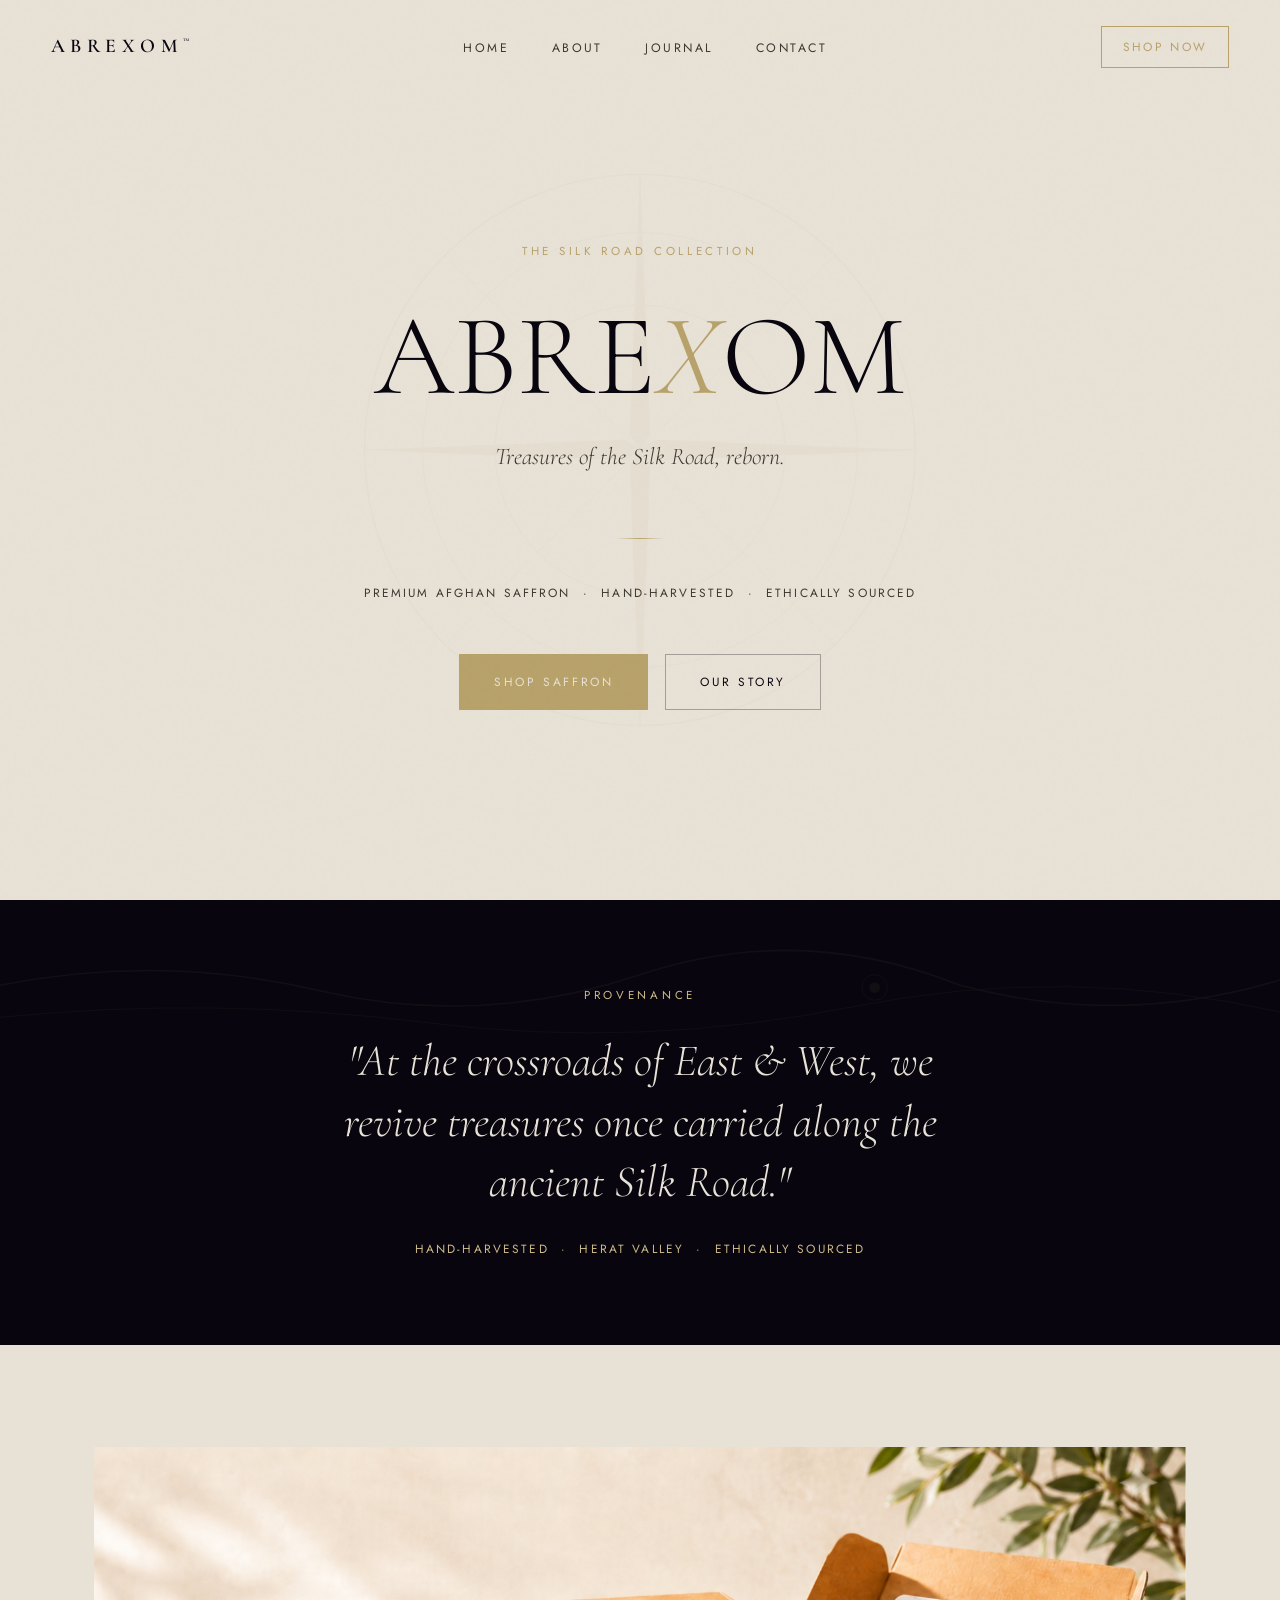
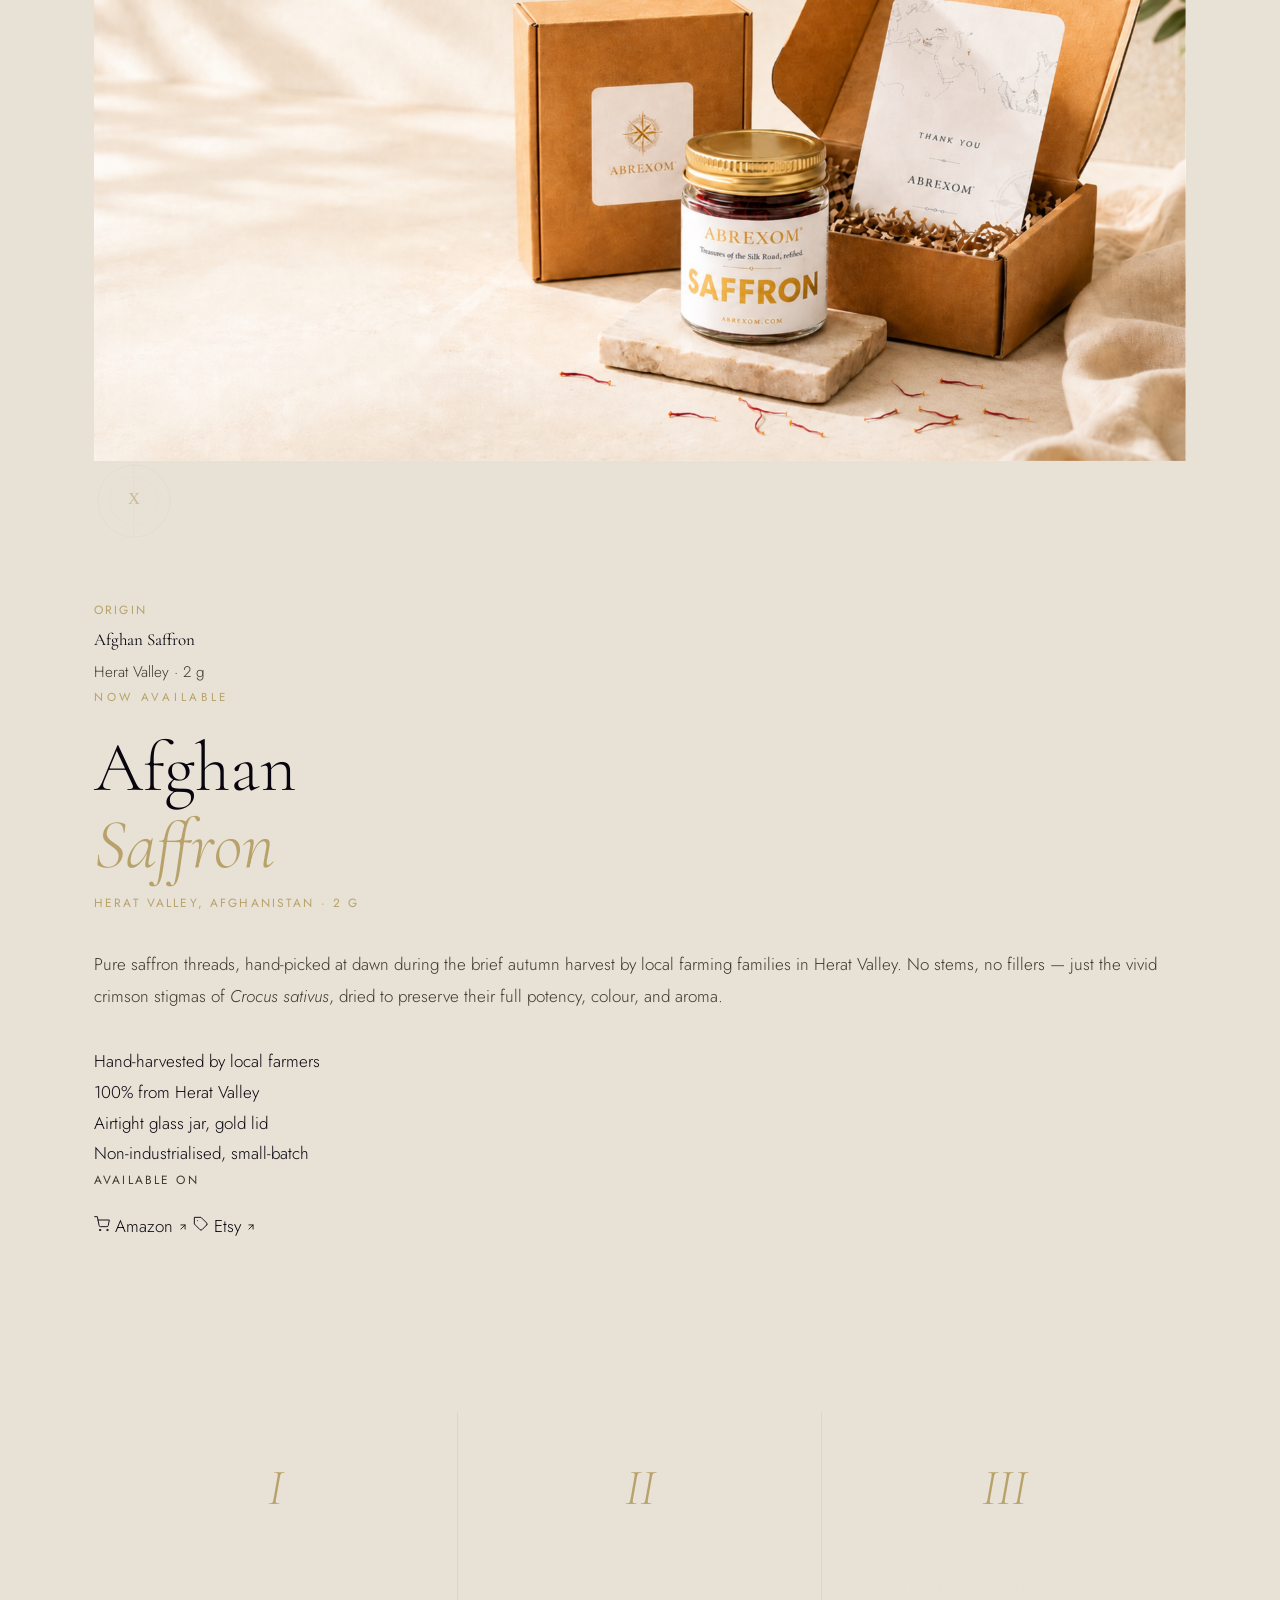
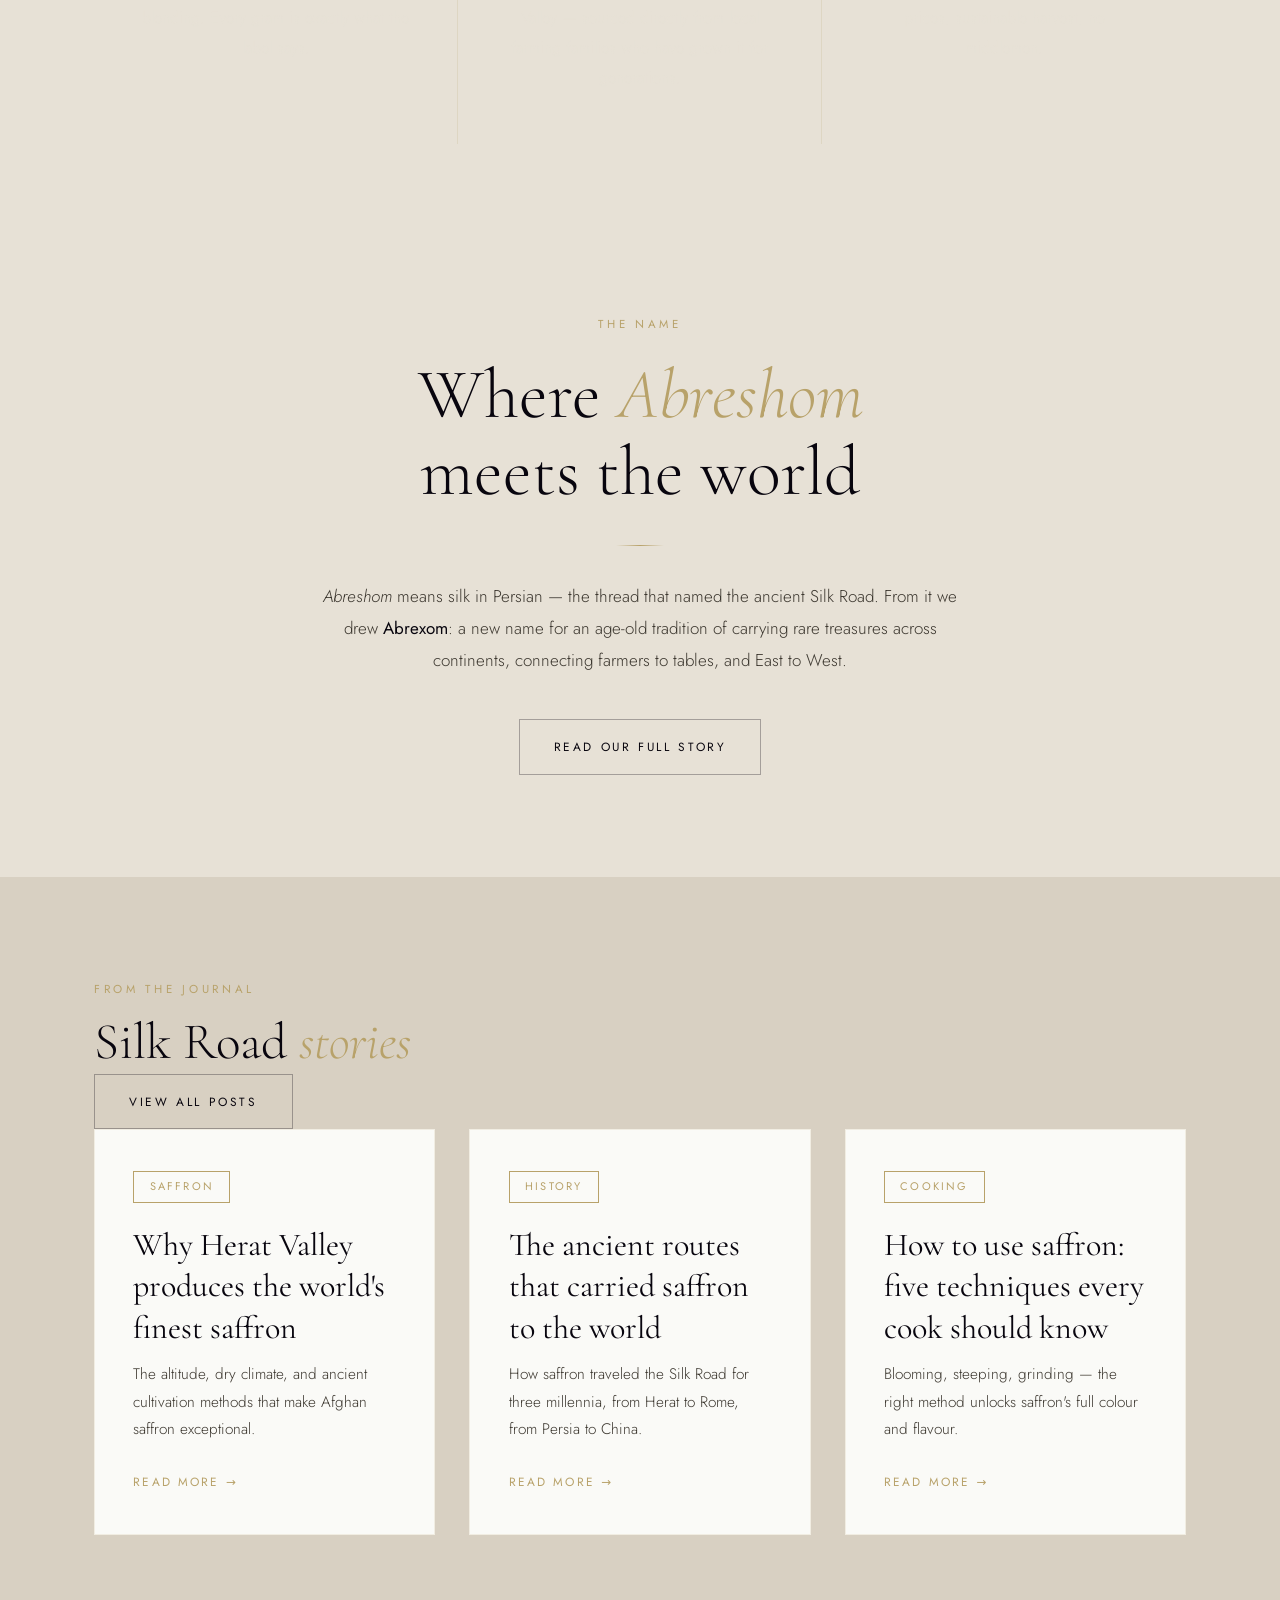
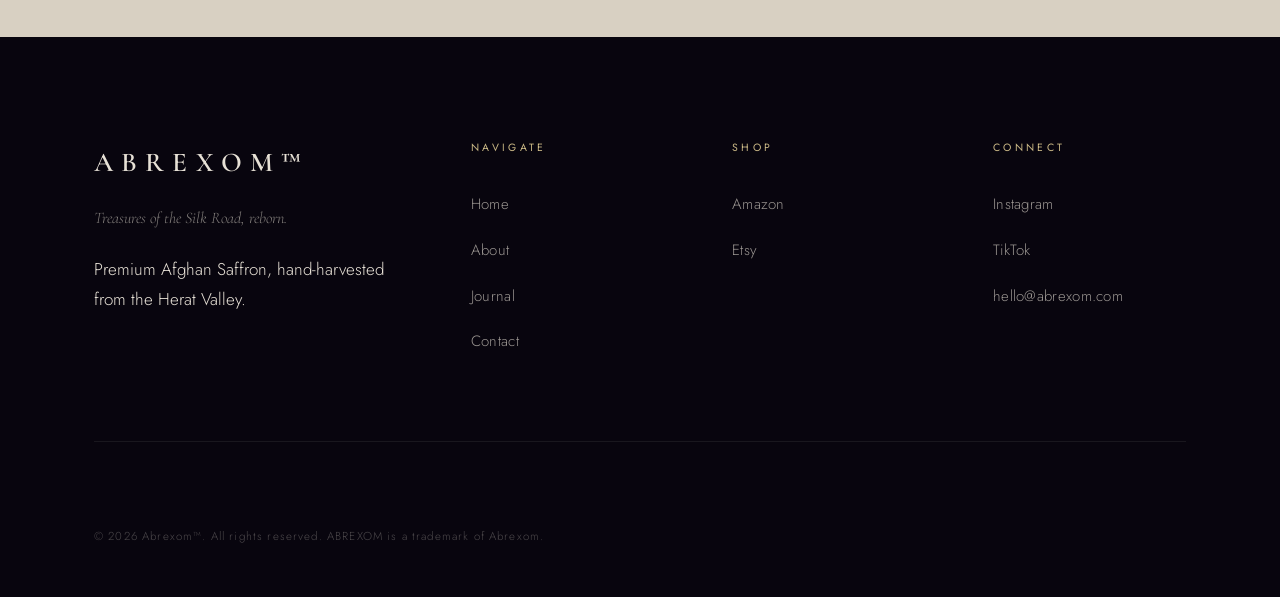
==== index.html @ 6ad47ea6 "Add files via upload" ====
<!DOCTYPE html>
<html lang="en">
<head>
  <meta charset="UTF-8" />
  <meta name="viewport" content="width=device-width, initial-scale=1.0" />
  <!-- Google Analytics 4 -->
  <script async src="https://www.googletagmanager.com/gtag/js?id=G-04LR4LL9JZ"></script>
  <script>
    window.dataLayer = window.dataLayer || [];
    function gtag(){dataLayer.push(arguments);}
    gtag('js', new Date());
    gtag('config', 'G-04LR4LL9JZ');
  </script>
  <title>Abrexom™ — Treasures of the Silk Road, Reborn</title>
  <meta name="description" content="Premium Afghan Saffron, hand-harvested from the Herat Valley. Abrexom revives ancient Silk Road spices for the modern table." />
  <meta name="keywords" content="Afghan saffron, Herat Valley saffron, premium saffron, Silk Road spices, buy saffron online" />
  <link rel="canonical" href="https://www.abrexom.com/" />
  <meta property="og:type" content="website" />
  <meta property="og:url" content="https://www.abrexom.com/" />
  <meta property="og:title" content="Abrexom™ — Treasures of the Silk Road, Reborn" />
  <meta property="og:description" content="Premium Afghan Saffron, hand-harvested from the Herat Valley. Ethically sourced. Exceptionally pure." />
  <meta property="og:image" content="https://www.abrexom.com/assets/images/og-image.jpg" />
  <meta name="twitter:card" content="summary_large_image" />
  <script type="application/ld+json">
  {"@context":"https://schema.org","@type":"Organization","name":"Abrexom","url":"https://www.abrexom.com","description":"Abrexom revives treasures once carried along the ancient Silk Road. Premium Afghan saffron, hand-harvested from the Herat Valley.","sameAs":["https://www.instagram.com/shopabrexom","https://www.tiktok.com/@shopabrexom","https://www.amazon.com/abrexom","https://www.etsy.com/shop/abrexom"]}
  </script>
  <link rel="icon" href="/assets/images/favicon.ico" />
  <link rel="apple-touch-icon" href="/assets/images/apple-touch-icon.png" />
  <link rel="stylesheet" href="/css/global.css?v=8" />
</head>
<body>

<!-- ══ NAV ══════════════════════════════════════════════════ -->
<nav class="nav" id="nav">
  <a href="/index.html" class="nav__logo">Abrexom<sup>™</sup></a>
  <ul class="nav__links">
    <li><a href="/index.html">Home</a></li>
    <li><a href="/pages/about.html">About</a></li>
    <li><a href="/pages/blog.html">Journal</a></li>
    <li><a href="/pages/contact.html">Contact</a></li>
  </ul>
  <a href="#shop" class="nav__shop">Shop Now</a>
  <button class="nav__toggle" id="navToggle" aria-label="Open menu">
    <span></span><span></span><span></span>
  </button>
</nav>

<!-- Mobile drawer -->
<div class="nav__drawer" id="navDrawer">
  <a href="/index.html">Home</a>
  <a href="/pages/about.html">About</a>
  <a href="/pages/blog.html">Journal</a>
  <a href="/pages/contact.html">Contact</a>
  <a href="#shop" style="color:var(--gold)">Shop Now</a>
</div>

<!-- ══ HERO ═════════════════════════════════════════════════ -->
<section class="hero" style="min-height:100vh;display:flex;align-items:center;justify-content:center;text-align:center;padding:8rem 2rem 5rem;position:relative;overflow:hidden;">

  <!-- Compass rose watermark (decorative SVG — kept as bg element) -->
  <svg class="compass-wm" style="left:50%;top:50%;transform:translate(-50%,-50%);" viewBox="0 0 400 400" fill="none" xmlns="http://www.w3.org/2000/svg" aria-hidden="true">
    <circle cx="200" cy="200" r="190" stroke="#B8A26A" stroke-width="0.8"/>
    <circle cx="200" cy="200" r="150" stroke="#B8A26A" stroke-width="0.5"/>
    <circle cx="200" cy="200" r="100" stroke="#B8A26A" stroke-width="0.5"/>
    <line x1="200" y1="10" x2="200" y2="390" stroke="#B8A26A" stroke-width="0.5"/>
    <line x1="10" y1="200" x2="390" y2="200" stroke="#B8A26A" stroke-width="0.5"/>
    <line x1="65" y1="65" x2="335" y2="335" stroke="#B8A26A" stroke-width="0.5"/>
    <line x1="335" y1="65" x2="65" y2="335" stroke="#B8A26A" stroke-width="0.5"/>
    <polygon points="200,10 207,190 200,200 193,190" fill="#B8A26A"/>
    <polygon points="200,390 207,210 200,200 193,210" fill="#B8A26A"/>
    <polygon points="10,200 190,193 200,200 190,207" fill="#B8A26A"/>
    <polygon points="390,200 210,193 200,200 210,207" fill="#B8A26A"/>
  </svg>

  <div style="position:relative;z-index:1;max-width:900px;margin:0 auto;">
    <p class="t-eyebrow" style="margin-bottom:2.5rem;opacity:0;animation:fadeUp 0.9s 0.1s forwards;">
      The Silk Road Collection
    </p>
    <h1 class="t-display" style="margin-bottom:1.5rem;opacity:0;animation:fadeUp 0.9s 0.3s forwards;">
      ABRE<em>X</em>OM
    </h1>
    <p style="font-family:var(--ff-serif);font-size:clamp(1rem,2.5vw,1.4rem);font-style:italic;font-weight:300;color:var(--ink-soft);margin-bottom:3.5rem;opacity:0;animation:fadeUp 0.9s 0.5s forwards;">
      Treasures of the Silk Road, reborn.
    </p>
    <div class="divider" style="opacity:0;animation:fadeIn 1s 0.7s forwards;"></div>
    <p class="t-caption" style="margin-top:2.5rem;opacity:0;animation:fadeUp 0.9s 0.9s forwards;">
      Premium Afghan Saffron &nbsp;·&nbsp; Hand-harvested &nbsp;·&nbsp; Ethically sourced
    </p>
    <div class="hero-btns" style="margin-top:3rem;display:flex;gap:1rem;justify-content:center;flex-wrap:wrap;opacity:0;animation:fadeUp 0.9s 1.1s forwards;">
      <a href="#shop" class="btn btn--gold">Shop Saffron</a>
      <a href="/pages/about.html" class="btn btn--outline">Our Story</a>
    </div>
  </div>
</section>

<!-- ══ PROVENANCE STRIP ══════════════════════════════════════ -->
<div class="strip-dark" id="provenance">
  <!-- Decorative Silk Road path SVG -->
  <svg class="silk-road-bg" viewBox="0 0 1200 200" fill="none" aria-hidden="true">
    <path d="M0,80 Q150,50 300,85 Q450,120 600,70 Q750,20 900,80 Q1050,120 1200,75" stroke="#B8A26A" stroke-width="1.5" fill="none"/>
    <path d="M0,110 Q200,90 400,115 Q600,140 800,100 Q1000,60 1200,105" stroke="#B8A26A" stroke-width="0.8" fill="none"/>
    <circle cx="820" cy="82" r="5" fill="#B8A26A"/>
    <circle cx="820" cy="82" r="12" stroke="#B8A26A" stroke-width="0.8" fill="none"/>
  </svg>
  <div class="container" style="position:relative;z-index:1;text-align:center;">
    <span class="t-eyebrow reveal" style="color:var(--gold-light);">Provenance</span>
    <blockquote class="reveal reveal-delay-1" style="font-family:var(--ff-serif);font-size:clamp(1.4rem,3.5vw,2.8rem);font-weight:300;font-style:italic;line-height:1.35;max-width:680px;margin:1.5rem auto;color:var(--stone);">
      "At the crossroads of East &amp; West, we revive treasures once carried along the ancient Silk Road."
    </blockquote>
    <p class="t-caption reveal reveal-delay-2" style="color:var(--gold-light);margin-top:1.5rem;">
      Hand-harvested &nbsp;·&nbsp; Herat Valley &nbsp;·&nbsp; Ethically sourced
    </p>
  </div>
</div>

<!-- ══ PRODUCT ═══════════════════════════════════════════════ -->
<section class="section" id="shop">
  <div class="container">
    <div class="product-grid">

      <!-- Product image — replace SVG placeholder with real photo -->
      <div class="product-visual reveal">
        <!--
          IMAGE PLACEHOLDER
          Add hero-jar.jpg to: assets/images/hero-jar.jpg
          Recommended size: 900 x 900px (square), JPG
          This block will show the image once the file is added.
        -->
        <img
          src="/assets/images/hero-jar.jpg"
          alt="Abrexom Afghan Saffron — 2g glass jar, hand-harvested from the Herat Valley"
          class="product-img"
          onerror="this.style.display='none';this.nextElementSibling.style.display='flex';"
        />
        <!-- Fallback shown only if image file is missing -->
        <div class="product-img-fallback">
          <svg width="80" height="80" viewBox="0 0 400 400" fill="none" aria-hidden="true">
            <circle cx="200" cy="200" r="180" stroke="#B8A26A" stroke-width="1" opacity="0.4"/>
            <circle cx="200" cy="200" r="120" stroke="#B8A26A" stroke-width="0.6" opacity="0.3"/>
            <line x1="200" y1="20" x2="200" y2="380" stroke="#B8A26A" stroke-width="0.6" opacity="0.3"/>
            <line x1="20" y1="200" x2="380" y2="200" stroke="#B8A26A" stroke-width="0.6" opacity="0.3"/>
            <text x="200" y="215" font-family="Georgia, serif" font-size="80" font-weight="300" fill="#B8A26A" text-anchor="middle" opacity="0.6">X</text>
          </svg>
          <p style="font-family:var(--ff-serif);font-size:0.75rem;letter-spacing:0.4em;text-transform:uppercase;color:var(--stone);opacity:0.5;margin-top:1.5rem;">Abrexom</p>
        </div>
        <!-- Origin tag -->
        <div class="product-tag">
          <p class="t-caption" style="color:var(--gold);margin-bottom:0.3rem;">Origin</p>
          <p style="font-family:var(--ff-serif);font-size:1rem;font-weight:400;color:var(--ink);">Afghan Saffron</p>
          <p class="t-small" style="margin-top:0.2rem;">Herat Valley · 2 g</p>
        </div>
      </div>

      <!-- Product info -->
      <div class="reveal reveal-delay-2">
        <span class="t-eyebrow">Now Available</span>
        <h2 class="t-h1" style="margin:1.25rem 0 0.5rem;">Afghan<br><em>Saffron</em></h2>
        <p class="t-caption" style="color:var(--gold);margin-bottom:2rem;">Herat Valley, Afghanistan · 2 g</p>
        <p class="t-body" style="margin-bottom:2rem;">Pure saffron threads, hand-picked at dawn during the brief autumn harvest by local farming families in Herat Valley. No stems, no fillers — just the vivid crimson stigmas of <em>Crocus sativus</em>, dried to preserve their full potency, colour, and aroma.</p>

        <ul class="product-attrs">
          <li>Hand-harvested by local farmers</li>
          <li>100% from Herat Valley</li>
          <li>Airtight glass jar, gold lid</li>
          <li>Non-industrialised, small-batch</li>
        </ul>

        <!-- Shop buttons -->
        <p class="t-caption" style="margin-bottom:1.25rem;">Available on</p>
        <div class="shop-btns">
          <a href="https://www.amazon.com/s?k=abrexom+saffron" target="_blank" rel="noopener noreferrer" class="shop-btn">
            <svg width="16" height="16" viewBox="0 0 24 24" fill="none" stroke="currentColor" stroke-width="1.4" stroke-linecap="round" stroke-linejoin="round" aria-hidden="true"><circle cx="9" cy="21" r="1"/><circle cx="20" cy="21" r="1"/><path d="M1 1h4l2.68 13.39a2 2 0 001.98 1.61h9.72a2 2 0 001.98-1.61L23 6H6"/></svg>
            <span>Amazon</span>
            <svg width="10" height="10" viewBox="0 0 24 24" fill="none" stroke="currentColor" stroke-width="2" stroke-linecap="round" stroke-linejoin="round" aria-hidden="true"><path d="M7 17L17 7M7 7h10v10"/></svg>
          </a>
          <a href="https://www.etsy.com/shop/abrexom" target="_blank" rel="noopener noreferrer" class="shop-btn">
            <svg width="16" height="16" viewBox="0 0 24 24" fill="none" stroke="currentColor" stroke-width="1.4" stroke-linecap="round" stroke-linejoin="round" aria-hidden="true"><path d="M20.59 13.41l-7.17 7.17a2 2 0 01-2.83 0L2 12V2h10l8.59 8.59a2 2 0 010 2.82z"/><line x1="7" y1="7" x2="7.01" y2="7"/></svg>
            <span>Etsy</span>
            <svg width="10" height="10" viewBox="0 0 24 24" fill="none" stroke="currentColor" stroke-width="2" stroke-linecap="round" stroke-linejoin="round" aria-hidden="true"><path d="M7 17L17 7M7 7h10v10"/></svg>
          </a>
        </div>
      </div>
    </div>
  </div>
</section>

<!-- ══ VALUES ════════════════════════════════════════════════ -->
<section class="values-section">
  <div class="container">
    <div class="values-boxes">
      <div class="value-box reveal">
        <span class="value-box__num">I</span>
        <p class="value-box__title">Purity</p>
        <p class="value-box__text">Only stigmas. No stems, no dye, no blending. Every gram is exactly what the label says.</p>
      </div>
      <div class="value-box reveal reveal-delay-2">
        <span class="value-box__num">II</span>
        <p class="value-box__title">Provenance</p>
        <p class="value-box__text">Every jar contains saffron from the Herat Valley — sourced directly from local farming families who have grown it for generations.</p>
      </div>
      <div class="value-box reveal reveal-delay-3">
        <span class="value-box__num">III</span>
        <p class="value-box__title">Ethics</p>
        <p class="value-box__text">Direct from farming families in Herat. Fair prices, sustainable harvest, no middlemen.</p>
      </div>
    </div>
  </div>
</section>

<!-- ══ STORY TEASER ══════════════════════════════════════════ -->
<section class="section" style="text-align:center;">
  <div class="container container--narrow">
    <span class="t-eyebrow reveal">The Name</span>
    <h2 class="t-h1 reveal reveal-delay-1" style="margin:1.25rem 0;">
      Where <em>Abreshom</em><br>meets the world
    </h2>
    <span class="divider reveal reveal-delay-2"></span>
    <p class="t-body reveal reveal-delay-3" style="margin-top:2rem;">
      <em>Abreshom</em> means silk in Persian — the thread that named the ancient Silk Road. From it we drew <strong style="color:var(--ink);font-weight:400;">Abrexom</strong>: a new name for an age-old tradition of carrying rare treasures across continents, connecting farmers to tables, and East to West.
    </p>
    <div style="margin-top:2.5rem;" class="reveal reveal-delay-4">
      <a href="/pages/about.html" class="btn btn--outline">Read Our Full Story</a>
    </div>
  </div>
</section>

<!-- ══ JOURNAL TEASER ════════════════════════════════════════ -->
<section class="section" style="background:var(--stone-d);">
  <div class="container">
    <div class="journal-header">
      <div>
        <span class="t-eyebrow reveal">From the Journal</span>
        <h2 class="t-h2 reveal reveal-delay-1" style="margin-top:0.75rem;">Silk Road <em>stories</em></h2>
      </div>
      <a href="/pages/blog.html" class="btn btn--outline reveal">View all posts</a>
    </div>
    <div class="grid-3">
      <article class="card reveal">
        <span class="badge" style="margin-bottom:1.25rem;">Saffron</span>
        <h3 class="t-h3" style="margin-bottom:0.75rem;">Why Herat Valley produces the world's finest saffron</h3>
        <p class="t-small" style="margin-bottom:1.25rem;">The altitude, dry climate, and ancient cultivation methods that make Afghan saffron exceptional.</p>
        <a href="/pages/blog.html#post-1" class="t-caption" style="color:var(--gold);">Read more →</a>
      </article>
      <article class="card reveal reveal-delay-2">
        <span class="badge" style="margin-bottom:1.25rem;">History</span>
        <h3 class="t-h3" style="margin-bottom:0.75rem;">The ancient routes that carried saffron to the world</h3>
        <p class="t-small" style="margin-bottom:1.25rem;">How saffron traveled the Silk Road for three millennia, from Herat to Rome, from Persia to China.</p>
        <a href="/pages/blog.html#post-2" class="t-caption" style="color:var(--gold);">Read more →</a>
      </article>
      <article class="card reveal reveal-delay-3">
        <span class="badge" style="margin-bottom:1.25rem;">Cooking</span>
        <h3 class="t-h3" style="margin-bottom:0.75rem;">How to use saffron: five techniques every cook should know</h3>
        <p class="t-small" style="margin-bottom:1.25rem;">Blooming, steeping, grinding — the right method unlocks saffron's full colour and flavour.</p>
        <a href="/pages/blog.html#post-3" class="t-caption" style="color:var(--gold);">Read more →</a>
      </article>
    </div>
  </div>
</section>

<!-- ══ FOOTER ════════════════════════════════════════════════ -->
<footer class="footer">
  <div class="container">
    <div class="footer__grid">
      <div>
        <p class="footer__brand-name">Abrexom™</p>
        <p class="footer__brand-tag">Treasures of the Silk Road, reborn.</p>
        <p class="footer__brand-sub">Premium Afghan Saffron, hand-harvested from the Herat Valley.</p>
      </div>
      <div>
        <p class="footer__col-title">Navigate</p>
        <ul class="footer__col-links">
          <li><a href="/index.html">Home</a></li>
          <li><a href="/pages/about.html">About</a></li>
          <li><a href="/pages/blog.html">Journal</a></li>
          <li><a href="/pages/contact.html">Contact</a></li>
        </ul>
      </div>
      <div>
        <p class="footer__col-title">Shop</p>
        <ul class="footer__col-links">
          <li><a href="https://www.amazon.com/s?k=abrexom+saffron" target="_blank" rel="noopener noreferrer">Amazon</a></li>
          <li><a href="https://www.etsy.com/shop/abrexom" target="_blank" rel="noopener noreferrer">Etsy</a></li>
        </ul>
      </div>
      <div>
        <p class="footer__col-title">Connect</p>
        <ul class="footer__col-links">
          <li><a href="https://instagram.com/shopabrexom" target="_blank" rel="noopener noreferrer">Instagram</a></li>
          <li><a href="https://tiktok.com/@shopabrexom" target="_blank" rel="noopener noreferrer">TikTok</a></li>
          <li><a href="mailto:hello@abrexom.com">hello@abrexom.com</a></li>
        </ul>
      </div>
    </div>
    <div class="footer__bottom">
      <p class="footer__legal">&copy; <span class="footer-year"></span> Abrexom™. All rights reserved. ABREXOM is a trademark of Abrexom.</p>
    </div>
  </div>
</footer>

<script src="/js/main.js" defer></script>
</body>
</html>
---- css/global.css ----
/* ============================================================
   ABREXOM — global.css  v5
   ============================================================ */

@import url('https://fonts.googleapis.com/css2?family=Cormorant+Garamond:ital,wght@0,300;0,400;0,600;1,300;1,400;1,600&family=Jost:wght@200;300;400;500&display=swap');

/* ── Tokens ─────────────────────────────────────────────────── */
:root {
  --ink:        #08050E;
  --ink-mid:    #2C2720;
  --ink-soft:   #3D3830;
  --stone:      #E7E1D6;
  --stone-d:    #D8D0C2;
  --stone-dd:   #C8BFB0;
  --kraft:      #C8B59C;
  --gold:       #B8A26A;
  --gold-light: #CEBC88;
  --white:      #FAFAF7;
  --ff-serif:   'Cormorant Garamond', Georgia, serif;
  --ff-sans:    'Jost', system-ui, sans-serif;
  --ease:       cubic-bezier(0.4,0,0.2,1);
}

/* ── Reset ──────────────────────────────────────────────────── */
*,*::before,*::after { box-sizing:border-box; margin:0; padding:0; }
html { scroll-behavior:smooth; font-size:17px; }
body {
  background:var(--stone);
  color:var(--ink);
  font-family:var(--ff-sans);
  font-weight:300;
  line-height:1.8;
  overflow-x:hidden;
  -webkit-font-smoothing:antialiased;
}
img { display:block; max-width:100%; }
a { color:inherit; text-decoration:none; }
ul,ol { list-style:none; }
button { cursor:pointer; border:none; background:none; font:inherit; }

/* Grain texture */
body::before {
  content:'';
  position:fixed;
  inset:0;
  pointer-events:none;
  z-index:9998;
  opacity:0.3;
  background-image:url("data:image/svg+xml,%3Csvg viewBox='0 0 200 200' xmlns='http://www.w3.org/2000/svg'%3E%3Cfilter id='n'%3E%3CfeTurbulence type='fractalNoise' baseFrequency='0.85' numOctaves='4' stitchTiles='stitch'/%3E%3C/filter%3E%3Crect width='100%25' height='100%25' filter='url(%23n)' opacity='0.04'/%3E%3C/svg%3E");
}

/* ── Typography ─────────────────────────────────────────────── */
.t-eyebrow {
  font-family:var(--ff-sans);
  font-size:0.68rem;
  font-weight:400;
  letter-spacing:0.32em;
  text-transform:uppercase;
  color:var(--gold);
  display:block;
}
.t-display {
  font-family:var(--ff-serif);
  font-size:clamp(3.5rem,9vw,8rem);
  font-weight:300;
  line-height:0.92;
}
.t-display em { font-style:italic; color:var(--gold); }
.t-h1 { font-family:var(--ff-serif); font-size:clamp(2.4rem,5.5vw,4.5rem); font-weight:300; line-height:1.1; }
.t-h1 em { font-style:italic; color:var(--gold); }
.t-h2 { font-family:var(--ff-serif); font-size:clamp(1.9rem,4vw,3.25rem); font-weight:300; line-height:1.2; }
.t-h2 em { font-style:italic; color:var(--gold); }
.t-h3 { font-family:var(--ff-serif); font-size:clamp(1.4rem,2.5vw,2rem); font-weight:400; line-height:1.3; }
.t-body { font-size:1rem; font-weight:300; line-height:1.9; color:var(--ink-soft); }
.t-small { font-size:0.9rem; font-weight:300; color:var(--ink-soft); }
.t-caption { font-size:0.7rem; font-weight:400; letter-spacing:0.18em; text-transform:uppercase; color:var(--ink-soft); }

/* ── Layout ─────────────────────────────────────────────────── */
.container { width:100%; max-width:1160px; margin:0 auto; padding:0 2rem; }
.container--narrow { max-width:740px; }
.section { padding:6rem 0; }
.section--sm { padding:4rem 0; }
.grid-2 { display:grid; grid-template-columns:1fr 1fr; gap:4rem; align-items:center; }
.grid-3 { display:grid; grid-template-columns:repeat(3,1fr); gap:2rem; }

/* ── Utilities ──────────────────────────────────────────────── */
.divider {
  display:block; width:48px; height:1px;
  background:linear-gradient(to right,transparent,var(--gold),transparent);
  margin:2rem auto;
}
.divider--left { margin-left:0; }
.badge {
  display:inline-block;
  padding:0.3rem 0.9rem;
  font-size:0.65rem;
  font-weight:400;
  letter-spacing:0.2em;
  text-transform:uppercase;
  border:0.5px solid var(--gold);
  color:var(--gold);
}

/* ── Buttons ────────────────────────────────────────────────── */
.btn {
  display:inline-flex;
  align-items:center;
  gap:0.75rem;
  padding:0.95rem 2rem;
  font-family:var(--ff-sans);
  font-size:0.7rem;
  font-weight:400;
  letter-spacing:0.22em;
  text-transform:uppercase;
  transition:background 0.25s, color 0.25s, border-color 0.25s;
}
.btn--gold { background:var(--gold); color:var(--stone); border:1px solid var(--gold); }
.btn--gold:hover { background:var(--ink); border-color:var(--ink); }
.btn--outline { background:transparent; color:var(--ink); border:1px solid rgba(8,5,14,0.3); }
.btn--outline:hover { border-color:var(--gold); color:var(--gold); }
.btn--ghost { background:transparent; color:var(--stone); border:1px solid rgba(231,225,214,0.3); }
.btn--ghost:hover { border-color:var(--stone); }

/* ── Cards ──────────────────────────────────────────────────── */
.card {
  background:var(--white);
  border:0.5px solid rgba(184,162,106,0.15);
  padding:2.25rem;
  transition:border-color 0.3s, transform 0.3s;
}
.card:hover { border-color:rgba(184,162,106,0.4); transform:translateY(-3px); }

/* ── Forms ──────────────────────────────────────────────────── */
.form-group { display:flex; flex-direction:column; gap:0.5rem; }
.form-label { font-size:0.7rem; font-weight:400; letter-spacing:0.18em; text-transform:uppercase; color:var(--ink-mid); }
.form-input,.form-textarea,.form-select {
  width:100%;
  padding:0.9rem 1rem;
  background:transparent;
  border:0.5px solid rgba(8,5,14,0.22);
  font-family:var(--ff-sans);
  font-size:0.95rem;
  font-weight:300;
  color:var(--ink);
  outline:none;
  appearance:none;
  transition:border-color 0.2s;
}
.form-input:focus,.form-textarea:focus { border-color:var(--gold); }
.form-input::placeholder,.form-textarea::placeholder { color:var(--ink-soft); opacity:0.5; }
.form-textarea { resize:vertical; min-height:130px; }

/* ── Nav ────────────────────────────────────────────────────── */
.nav {
  position:fixed;
  top:0; left:0; right:0;
  z-index:100;
  display:flex;
  align-items:center;
  justify-content:space-between;
  padding:1.5rem 3rem;
  transition:background 0.4s, padding 0.3s;
}
.nav.scrolled {
  background:rgba(231,225,214,0.92);
  backdrop-filter:blur(16px);
  -webkit-backdrop-filter:blur(16px);
  padding:1rem 3rem;
  border-bottom:0.5px solid rgba(184,162,106,0.2);
}
.nav__logo {
  font-family:var(--ff-serif);
  font-size:1.15rem;
  font-weight:600;
  letter-spacing:0.28em;
  text-transform:uppercase;
  color:var(--ink);
}
.nav__logo sup { font-size:0.45em; vertical-align:super; letter-spacing:0; font-weight:400; }
.nav__links { display:flex; align-items:center; gap:2.5rem; }
.nav__links a {
  font-size:0.72rem;
  font-weight:400;
  letter-spacing:0.2em;
  text-transform:uppercase;
  color:var(--ink-soft);
  transition:color 0.2s;
}
.nav__links a:hover, .nav__links a.active { color:var(--gold); }
.nav__shop {
  font-size:0.7rem;
  font-weight:400;
  letter-spacing:0.2em;
  text-transform:uppercase;
  padding:0.55rem 1.2rem;
  border:0.5px solid var(--gold);
  color:var(--gold);
  transition:background 0.2s, color 0.2s;
}
.nav__shop:hover { background:var(--gold); color:var(--stone); }
.nav__toggle {
  display:none;
  flex-direction:column;
  gap:5px;
  padding:4px;
  background:none;
  border:none;
  cursor:pointer;
}
.nav__toggle span { display:block; width:22px; height:1px; background:var(--ink); transition:transform 0.3s, opacity 0.3s; }
.nav__toggle.open span:nth-child(1) { transform:translateY(6px) rotate(45deg); }
.nav__toggle.open span:nth-child(2) { opacity:0; }
.nav__toggle.open span:nth-child(3) { transform:translateY(-6px) rotate(-45deg); }

/* ── Mobile drawer ──────────────────────────────────────────── */
.nav__drawer {
  display:none;
  position:fixed;
  inset:0;
  background:var(--stone);
  z-index:99;
  flex-direction:column;
  align-items:center;
  justify-content:center;
  gap:2.5rem;
}
.nav__drawer a {
  font-family:var(--ff-serif);
  font-size:2.5rem;
  font-weight:300;
  color:var(--ink);
}

/* ── Compass watermark ──────────────────────────────────────── */
.compass-wm {
  position:absolute;
  pointer-events:none;
  opacity:0.05;
  width:clamp(280px,55vw,580px);
  height:clamp(280px,55vw,580px);
}

/* ── Dark strip ─────────────────────────────────────────────── */
.strip-dark { background:var(--ink); color:var(--stone); padding:5rem 0; position:relative; overflow:hidden; }
.strip-dark .t-eyebrow { color:var(--gold-light); }
.strip-dark .t-body { color:rgba(231,225,214,0.6); }
.silk-road-bg { position:absolute; inset:0; opacity:0.06; pointer-events:none; }

/* ── Values boxes ───────────────────────────────────────────── */
.values-boxes {
  display:grid;
  grid-template-columns:repeat(3,1fr);
  gap:0;
  padding:4rem 0;
}
.value-box {
  padding:3rem 2.5rem;
  text-align:center;
  border-right:0.5px solid rgba(184,162,106,0.18);
}
.value-box:last-child { border-right:none; }
.value-box__num {
  display:block;
  font-family:var(--ff-serif);
  font-size:3rem;
  font-weight:300;
  font-style:italic;
  color:var(--gold);
  line-height:1;
  margin-bottom:1.25rem;
}
.value-box__title {
  display:block;
  font-size:0.68rem;
  font-weight:400;
  letter-spacing:0.28em;
  text-transform:uppercase;
  color:var(--stone);
  margin-bottom:1rem;
}
.value-box__text {
  font-size:0.95rem;
  font-weight:300;
  line-height:1.85;
  color:rgba(231,225,214,0.7);
}

/* ── Platform links ─────────────────────────────────────────── */
.platform-links { display:flex; flex-direction:column; gap:0.65rem; }
.platform-link {
  display:flex;
  align-items:center;
  gap:1rem;
  padding:1rem 1.25rem;
  border:0.5px solid rgba(8,5,14,0.2);
  color:var(--ink-mid);
  font-size:0.7rem;
  font-weight:400;
  letter-spacing:0.2em;
  text-transform:uppercase;
  text-decoration:none;
  background:transparent;
  transition:border-color 0.2s, background 0.2s;
}
.platform-link:hover { border-color:var(--gold); background:rgba(184,162,106,0.04); }
.platform-link__icon { flex-shrink:0; display:flex; }
.platform-link__label { flex:1; }
.platform-link__arrow { opacity:0.35; transition:opacity 0.2s; }
.platform-link:hover .platform-link__arrow { opacity:1; }

/* ── About values grid ──────────────────────────────────────── */
.about-values-grid {
  display:grid;
  grid-template-columns:1fr 1fr;
  border:0.5px solid rgba(184,162,106,0.18);
}
.about-values-grid > div {
  padding:3rem;
  border-right:0.5px solid rgba(184,162,106,0.18);
  border-bottom:0.5px solid rgba(184,162,106,0.18);
}
.about-values-grid > div:nth-child(even) { border-right:none; }
.about-values-grid > div:nth-last-child(-n+2) { border-bottom:none; }

/* ── Blog cards ─────────────────────────────────────────────── */
.blog-card { background:var(--white); border:0.5px solid rgba(184,162,106,0.15); display:flex; flex-direction:column; transition:border-color 0.3s, transform 0.3s; }
.blog-card:hover { border-color:rgba(184,162,106,0.45); transform:translateY(-4px); }
.blog-card__img { aspect-ratio:16/9; background:var(--ink); overflow:hidden; position:relative; }
.blog-card__img-inner { position:absolute; inset:0; display:flex; align-items:center; justify-content:center; }
.blog-card__body { padding:2rem; flex:1; display:flex; flex-direction:column; }
.blog-card__meta { display:flex; gap:1rem; margin-bottom:1rem; align-items:center; flex-wrap:wrap; }
.blog-card__title { font-family:var(--ff-serif); font-size:clamp(1.3rem,2.5vw,1.7rem); font-weight:300; line-height:1.25; color:var(--ink); margin-bottom:0.875rem; }
.blog-card__excerpt { font-size:0.88rem; color:var(--ink-soft); line-height:1.8; margin-bottom:1.5rem; flex:1; }
.blog-card__read { font-size:0.68rem; letter-spacing:0.18em; text-transform:uppercase; color:var(--gold); }
.post-full { max-width:720px; margin:0 auto; padding:5rem 2rem; }
.post-full__body p { font-size:1rem; color:var(--ink-soft); line-height:1.9; margin-bottom:1.5rem; }
.post-full__body h3 { font-family:var(--ff-serif); font-size:1.6rem; font-weight:300; color:var(--ink); margin:2.5rem 0 1rem; }

/* ── Footer ─────────────────────────────────────────────────── */
.footer { background:var(--ink); color:var(--stone); padding:6rem 0 3rem; }
.footer__grid {
  display:grid;
  grid-template-columns:1.6fr 1fr 1fr 1fr;
  gap:4rem;
  margin-bottom:5rem;
  padding-bottom:5rem;
  border-bottom:0.5px solid rgba(231,225,214,0.08);
}
.footer__brand-name {
  font-family:var(--ff-serif);
  font-size:1.6rem;
  font-weight:600;
  letter-spacing:0.3em;
  text-transform:uppercase;
  margin-bottom:1rem;
  color:var(--stone);
}
.footer__brand-tag {
  font-family:var(--ff-serif);
  font-style:italic;
  font-size:0.95rem;
  color:rgba(231,225,214,0.55);
  margin-bottom:1.25rem;
  line-height:1.7;
}
.footer__col-title {
  font-size:0.62rem;
  font-weight:400;
  letter-spacing:0.32em;
  text-transform:uppercase;
  color:var(--gold-light);
  margin-bottom:1.75rem;
  display:block;
}
.footer__col-links { display:flex; flex-direction:column; gap:0.9rem; }
.footer__col-links a {
  font-size:0.88rem;
  font-weight:300;
  color:rgba(231,225,214,0.65);
  transition:color 0.2s;
  letter-spacing:0.02em;
}
.footer__col-links a:hover { color:var(--stone); }
.footer__bottom {
  display:flex;
  align-items:center;
}
.footer__legal {
  font-size:0.68rem;
  color:rgba(231,225,214,0.3);
  letter-spacing:0.1em;
  font-weight:300;
  line-height:1.6;
}

/* ── Page header ─────────────────────────────────────────────── */
.page-header { padding:13rem 0 6rem; position:relative; overflow:hidden; text-align:center; }
.page-header__bg { position:absolute; inset:0; background:var(--ink); }

/* ── Scroll reveal ───────────────────────────────────────────── */
.reveal { opacity:0; transform:translateY(24px); transition:opacity 0.8s var(--ease), transform 0.8s var(--ease); }
.reveal.visible { opacity:1; transform:none; }
.reveal-delay-1 { transition-delay:0.1s; }
.reveal-delay-2 { transition-delay:0.2s; }
.reveal-delay-3 { transition-delay:0.35s; }
.reveal-delay-4 { transition-delay:0.5s; }
.reveal-delay-5 { transition-delay:0.65s; }

/* ── Animations ──────────────────────────────────────────────── */
@keyframes fadeUp { from { opacity:0; transform:translateY(20px); } to { opacity:1; transform:none; } }
@keyframes fadeIn { from { opacity:0; } to { opacity:1; } }

/* ── Responsive ──────────────────────────────────────────────── */
@media (max-width:1024px) {
  .footer__grid { grid-template-columns:1fr 1fr; gap:2.5rem; }
  html { font-size:16px; }
}
@media (max-width:768px) {
  html { font-size:15px; }
  .nav { padding:1.1rem 1.5rem; }
  .nav.scrolled { padding:0.9rem 1.5rem; }
  .nav__links, .nav__shop { display:none; }
  .nav__toggle { display:flex; }
  .section { padding:4rem 0; }
  .section--sm { padding:3rem 0; }
  .grid-2 { grid-template-columns:1fr; gap:2.5rem; }
  .grid-3 { grid-template-columns:1fr; gap:1.75rem; }
  .values-boxes { grid-template-columns:1fr; padding:2rem 0; }
  .value-box { border-right:none; border-bottom:0.5px solid rgba(184,162,106,0.18); padding:2rem 1.5rem; text-align:left; }
  .value-box:last-child { border-bottom:none; }
  .about-values-grid { grid-template-columns:1fr; }
  .about-values-grid > div { border-right:none !important; }
  .about-values-grid > div:nth-last-child(-n+2) { border-bottom:0.5px solid rgba(184,162,106,0.18); }
  .about-values-grid > div:last-child { border-bottom:none; }
  .footer__grid { grid-template-columns:1fr 1fr; gap:2.5rem; margin-bottom:3rem; padding-bottom:3rem; }
  .footer__bottom { flex-direction:column; text-align:left; }
  .footer { padding:4rem 0 2.5rem; }
  .page-header { padding:9rem 0 4rem; }
  .btn { padding:0.85rem 1.5rem; }
}
@media (max-width:480px) {
  html { font-size:14px; }
  .container { padding:0 1.25rem; }
  .footer__grid { grid-template-columns:1fr; gap:2rem; }
  .footer__bottom { flex-direction:column; text-align:left; }
  .footer { padding:3rem 0 2rem; }
}

@media (prefers-reduced-motion:reduce) {
  .reveal { transition:none; opacity:1; transform:none; }
  * { animation-duration:0.01ms !important; transition-duration:0.01ms !important; }
}
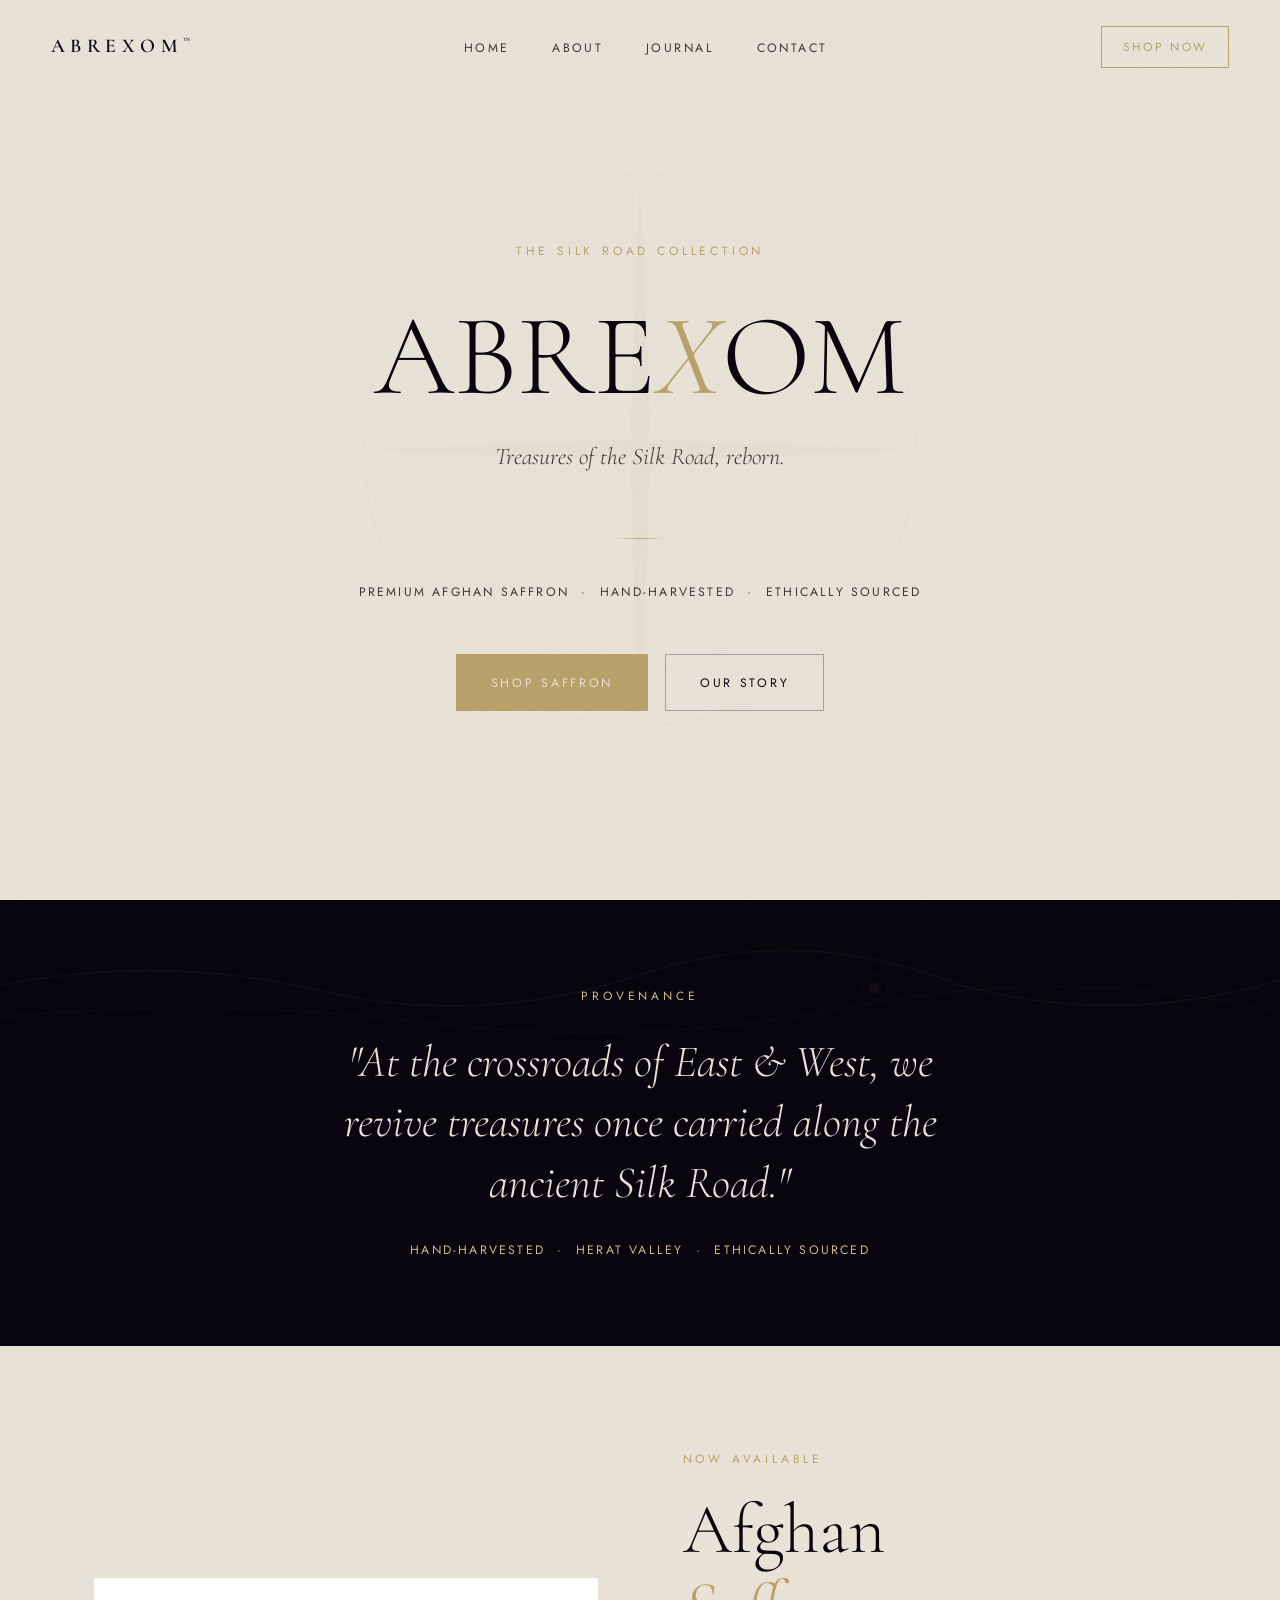
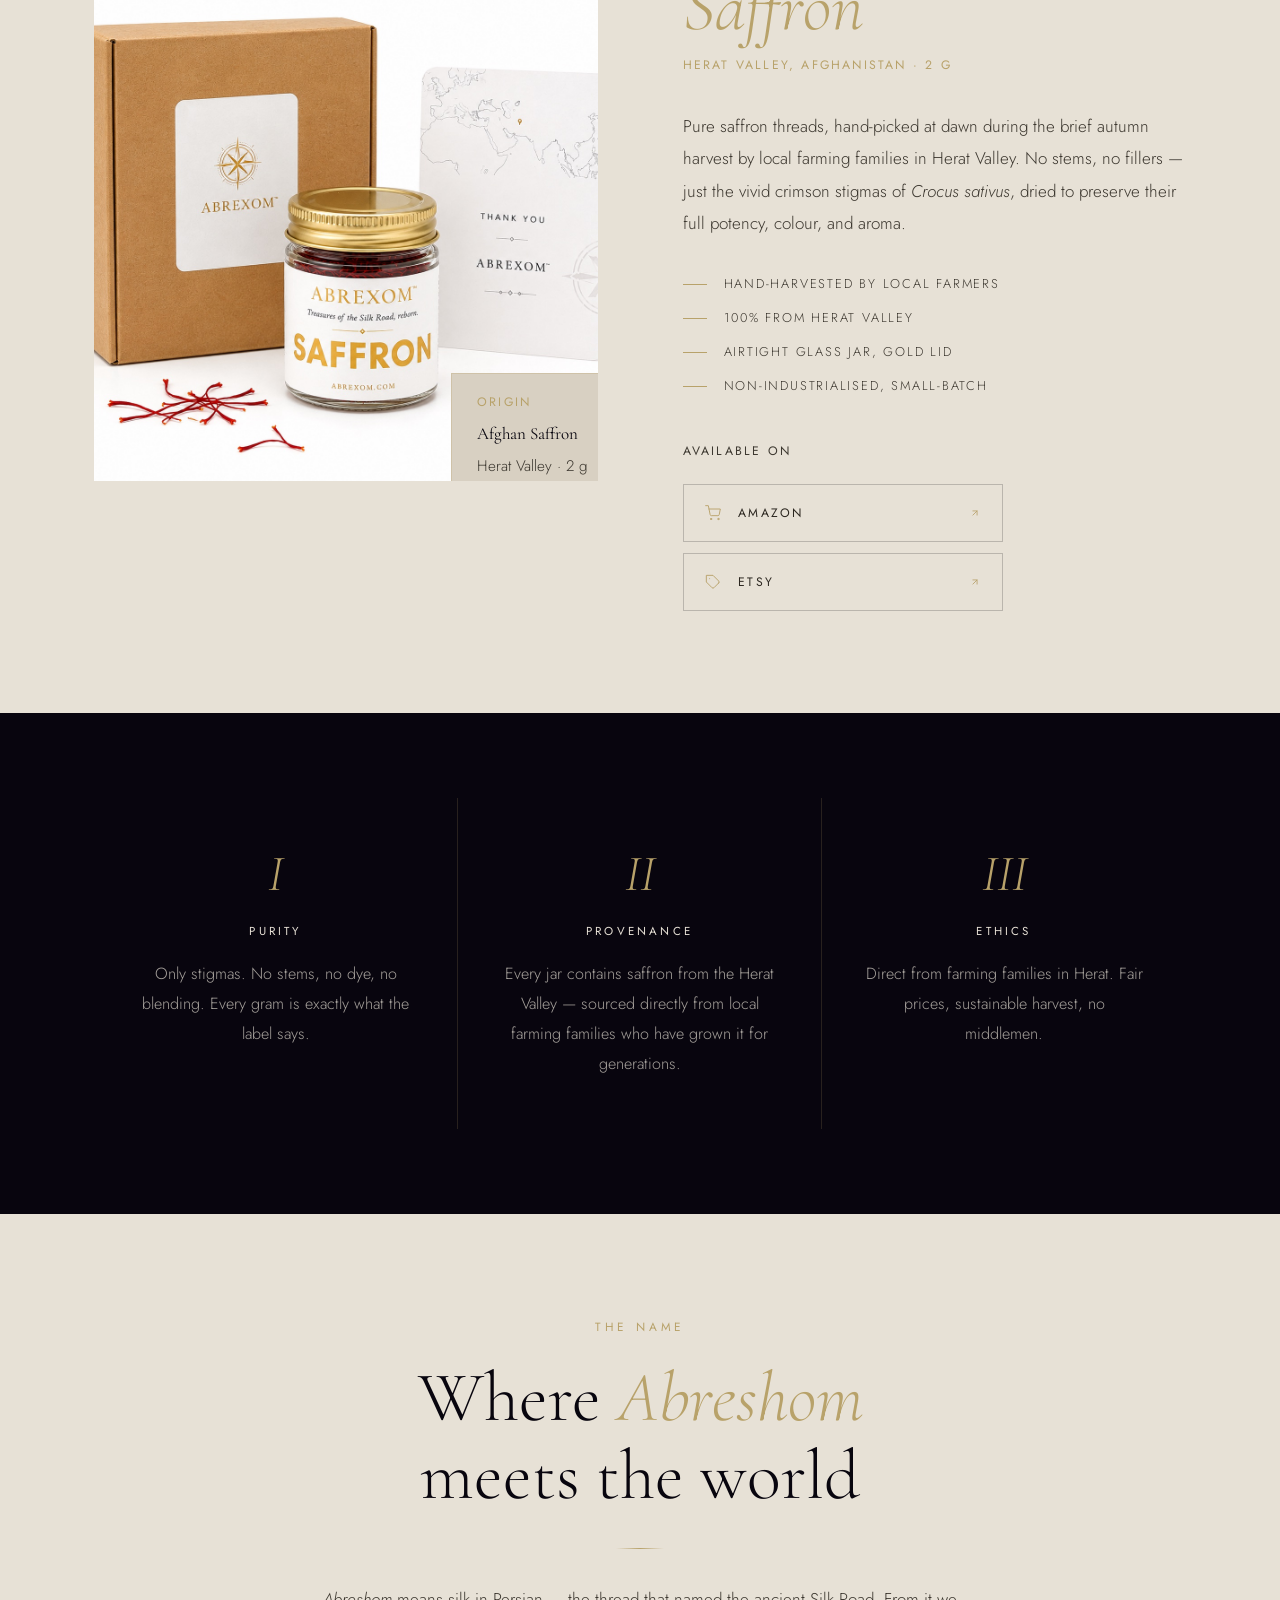
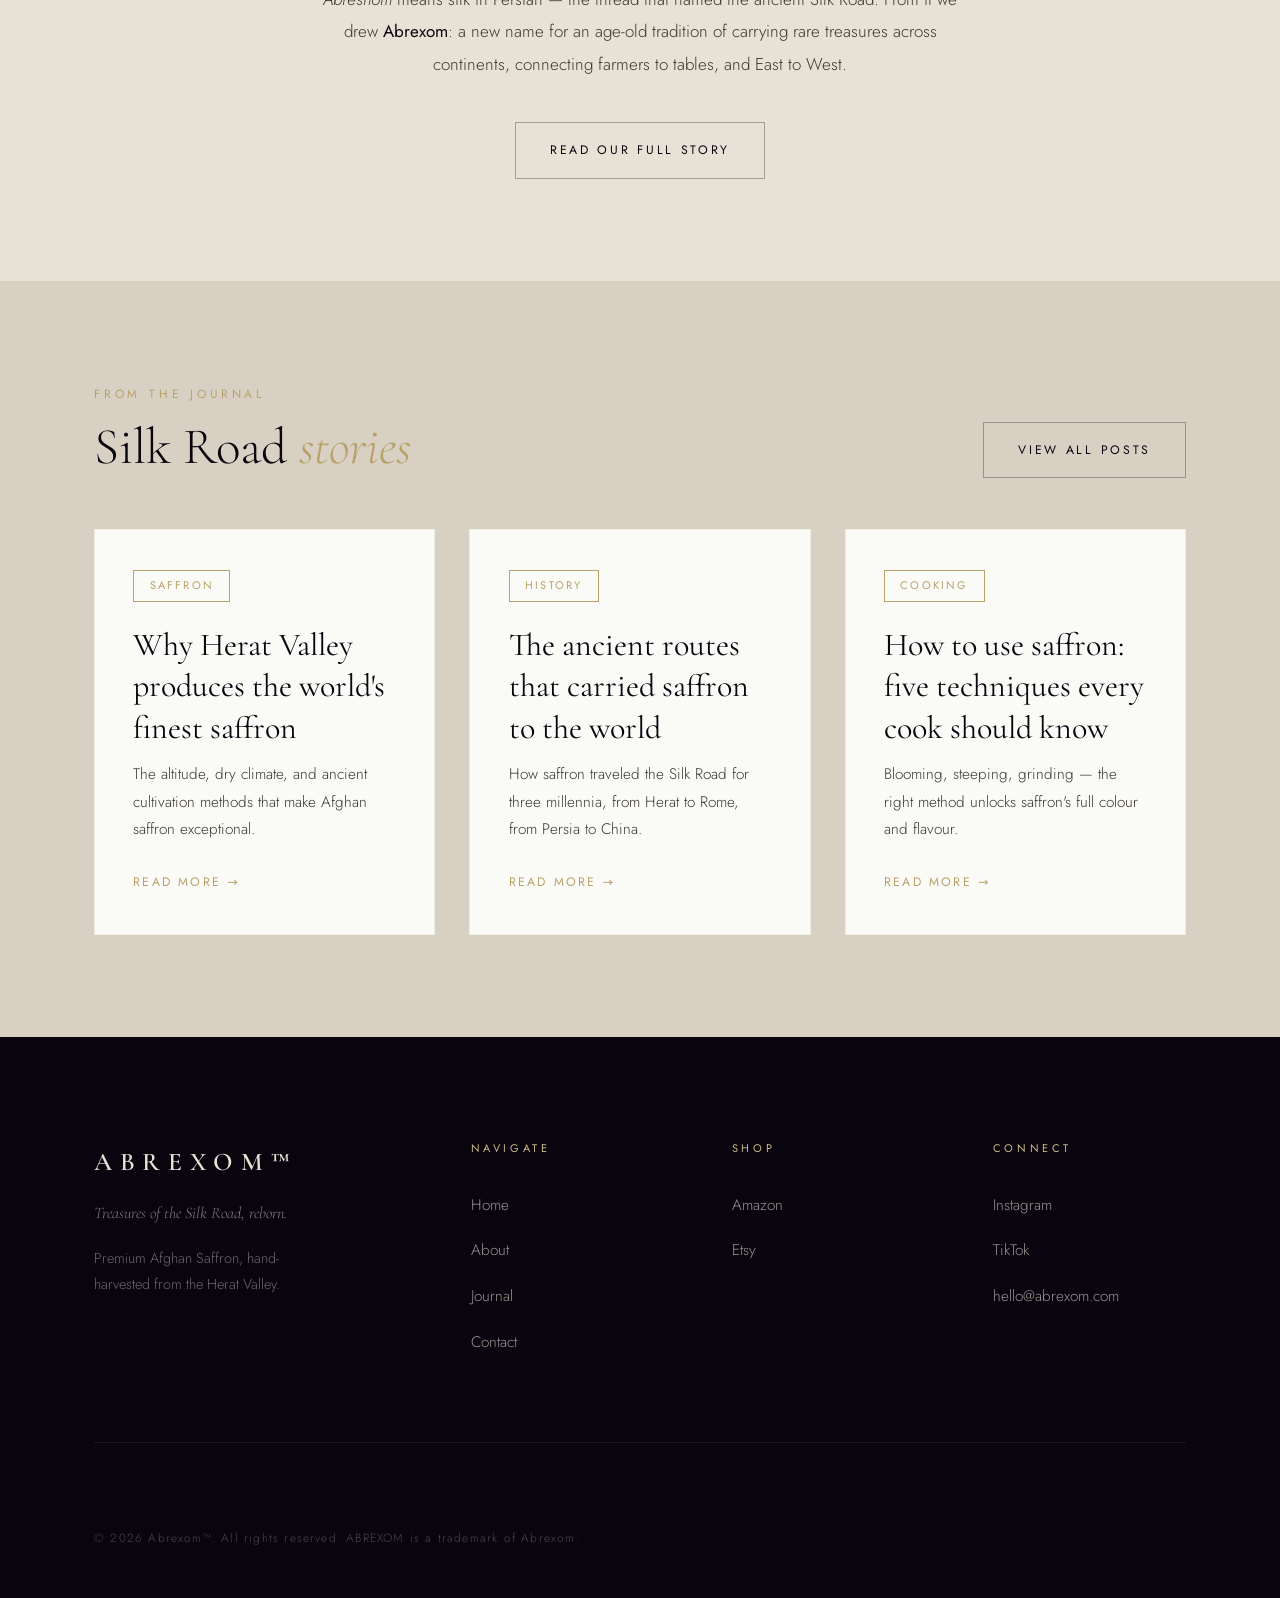
==== commit 956fa540: "Update index.html" ====
--- a/index.html
+++ b/index.html
@@ -133,6 +133,7 @@
           onerror="this.style.display='none';this.nextElementSibling.style.display='flex';"
         />
         <!-- Fallback shown only if image file is missing -->
+        <!--
         <div class="product-img-fallback">
           <svg width="80" height="80" viewBox="0 0 400 400" fill="none" aria-hidden="true">
             <circle cx="200" cy="200" r="180" stroke="#B8A26A" stroke-width="1" opacity="0.4"/>
@@ -143,6 +144,7 @@
           </svg>
           <p style="font-family:var(--ff-serif);font-size:0.75rem;letter-spacing:0.4em;text-transform:uppercase;color:var(--stone);opacity:0.5;margin-top:1.5rem;">Abrexom</p>
         </div>
+        -->
         <!-- Origin tag -->
         <div class="product-tag">
           <p class="t-caption" style="color:var(--gold);margin-bottom:0.3rem;">Origin</p>
--- a/css/global.css
+++ b/css/global.css
@@ -1,5 +1,5 @@
 /* ============================================================
-   ABREXOM — global.css  v5
+   ABREXOM — global.css  v8
    ============================================================ */
 
 @import url('https://fonts.googleapis.com/css2?family=Cormorant+Garamond:ital,wght@0,300;0,400;0,600;1,300;1,400;1,600&family=Jost:wght@200;300;400;500&display=swap');
@@ -12,7 +12,6 @@
   --stone:      #E7E1D6;
   --stone-d:    #D8D0C2;
   --stone-dd:   #C8BFB0;
-  --kraft:      #C8B59C;
   --gold:       #B8A26A;
   --gold-light: #CEBC88;
   --white:      #FAFAF7;
@@ -52,7 +51,7 @@
 /* ── Typography ─────────────────────────────────────────────── */
 .t-eyebrow {
   font-family:var(--ff-sans);
-  font-size:0.68rem;
+  font-size:0.7rem;
   font-weight:400;
   letter-spacing:0.32em;
   text-transform:uppercase;
@@ -70,17 +69,17 @@
 .t-h1 em { font-style:italic; color:var(--gold); }
 .t-h2 { font-family:var(--ff-serif); font-size:clamp(1.9rem,4vw,3.25rem); font-weight:300; line-height:1.2; }
 .t-h2 em { font-style:italic; color:var(--gold); }
-.t-h3 { font-family:var(--ff-serif); font-size:clamp(1.4rem,2.5vw,2rem); font-weight:400; line-height:1.3; }
+.t-h3 { font-family:var(--ff-serif); font-size:clamp(1.3rem,2.5vw,1.9rem); font-weight:400; line-height:1.3; }
 .t-body { font-size:1rem; font-weight:300; line-height:1.9; color:var(--ink-soft); }
 .t-small { font-size:0.9rem; font-weight:300; color:var(--ink-soft); }
-.t-caption { font-size:0.7rem; font-weight:400; letter-spacing:0.18em; text-transform:uppercase; color:var(--ink-soft); }
+.t-caption { font-size:0.72rem; font-weight:400; letter-spacing:0.18em; text-transform:uppercase; color:var(--ink-soft); }
 
 /* ── Layout ─────────────────────────────────────────────────── */
 .container { width:100%; max-width:1160px; margin:0 auto; padding:0 2rem; }
 .container--narrow { max-width:740px; }
 .section { padding:6rem 0; }
 .section--sm { padding:4rem 0; }
-.grid-2 { display:grid; grid-template-columns:1fr 1fr; gap:4rem; align-items:center; }
+.grid-2 { display:grid; grid-template-columns:1fr 1fr; gap:4rem; align-items:start; }
 .grid-3 { display:grid; grid-template-columns:repeat(3,1fr); gap:2rem; }
 
 /* ── Utilities ──────────────────────────────────────────────── */
@@ -108,18 +107,17 @@
   gap:0.75rem;
   padding:0.95rem 2rem;
   font-family:var(--ff-sans);
-  font-size:0.7rem;
+  font-size:0.72rem;
   font-weight:400;
   letter-spacing:0.22em;
   text-transform:uppercase;
   transition:background 0.25s, color 0.25s, border-color 0.25s;
+  white-space:nowrap;
 }
 .btn--gold { background:var(--gold); color:var(--stone); border:1px solid var(--gold); }
 .btn--gold:hover { background:var(--ink); border-color:var(--ink); }
 .btn--outline { background:transparent; color:var(--ink); border:1px solid rgba(8,5,14,0.3); }
 .btn--outline:hover { border-color:var(--gold); color:var(--gold); }
-.btn--ghost { background:transparent; color:var(--stone); border:1px solid rgba(231,225,214,0.3); }
-.btn--ghost:hover { border-color:var(--stone); }
 
 /* ── Cards ──────────────────────────────────────────────────── */
 .card {
@@ -132,14 +130,14 @@
 
 /* ── Forms ──────────────────────────────────────────────────── */
 .form-group { display:flex; flex-direction:column; gap:0.5rem; }
-.form-label { font-size:0.7rem; font-weight:400; letter-spacing:0.18em; text-transform:uppercase; color:var(--ink-mid); }
+.form-label { font-size:0.72rem; font-weight:400; letter-spacing:0.18em; text-transform:uppercase; color:var(--ink-mid); }
 .form-input,.form-textarea,.form-select {
   width:100%;
   padding:0.9rem 1rem;
   background:transparent;
   border:0.5px solid rgba(8,5,14,0.22);
   font-family:var(--ff-sans);
-  font-size:0.95rem;
+  font-size:1rem;
   font-weight:300;
   color:var(--ink);
   outline:none;
@@ -162,7 +160,7 @@
   transition:background 0.4s, padding 0.3s;
 }
 .nav.scrolled {
-  background:rgba(231,225,214,0.92);
+  background:rgba(231,225,214,0.94);
   backdrop-filter:blur(16px);
   -webkit-backdrop-filter:blur(16px);
   padding:1rem 3rem;
@@ -176,7 +174,7 @@
   text-transform:uppercase;
   color:var(--ink);
 }
-.nav__logo sup { font-size:0.45em; vertical-align:super; letter-spacing:0; font-weight:400; }
+.nav__logo sup { font-size:0.5em; vertical-align:super; letter-spacing:0; font-weight:400; }
 .nav__links { display:flex; align-items:center; gap:2.5rem; }
 .nav__links a {
   font-size:0.72rem;
@@ -186,7 +184,7 @@
   color:var(--ink-soft);
   transition:color 0.2s;
 }
-.nav__links a:hover, .nav__links a.active { color:var(--gold); }
+.nav__links a:hover,.nav__links a.active { color:var(--gold); }
 .nav__shop {
   font-size:0.7rem;
   font-weight:400;
@@ -243,15 +241,106 @@
 /* ── Dark strip ─────────────────────────────────────────────── */
 .strip-dark { background:var(--ink); color:var(--stone); padding:5rem 0; position:relative; overflow:hidden; }
 .strip-dark .t-eyebrow { color:var(--gold-light); }
-.strip-dark .t-body { color:rgba(231,225,214,0.6); }
 .silk-road-bg { position:absolute; inset:0; opacity:0.06; pointer-events:none; }
 
-/* ── Values boxes ───────────────────────────────────────────── */
+/* ── Product section ────────────────────────────────────────── */
+.product-grid {
+  display:grid;
+  grid-template-columns:1fr 1fr;
+  gap:5rem;
+  align-items:center;
+}
+.product-visual {
+  position:relative;
+  background:var(--ink);
+  aspect-ratio:1;
+  overflow:hidden;
+}
+.product-img {
+  width:100%;
+  height:100%;
+  object-fit:cover;
+  object-position:center;
+  display:block;
+}
+.product-img-fallback {
+  display:flex;
+  flex-direction:column;
+  align-items:center;
+  justify-content:center;
+  position:absolute;
+  inset:0;
+  background:radial-gradient(ellipse at 35% 45%,rgba(139,26,26,0.4) 0%,transparent 60%),
+             radial-gradient(ellipse at 65% 55%,rgba(184,162,106,0.2) 0%,transparent 55%);
+}
+.product-tag {
+  position:absolute;
+  bottom:-1rem;
+  right:-1rem;
+  background:var(--stone-d);
+  border:0.5px solid rgba(184,162,106,0.3);
+  padding:1rem 1.5rem;
+  z-index:2;
+}
+.product-attrs {
+  list-style:none;
+  display:flex;
+  flex-direction:column;
+  gap:0.65rem;
+  margin-bottom:2.5rem;
+}
+.product-attrs li {
+  display:flex;
+  align-items:center;
+  gap:1rem;
+  font-size:0.75rem;
+  letter-spacing:0.14em;
+  text-transform:uppercase;
+  color:var(--ink-soft);
+}
+.product-attrs li::before {
+  content:'';
+  display:block;
+  width:24px;
+  height:0.5px;
+  background:var(--gold);
+  flex-shrink:0;
+}
+
+/* ── Shop buttons ───────────────────────────────────────────── */
+.shop-btns {
+  display:flex;
+  flex-direction:column;
+  gap:0.65rem;
+  max-width:320px;
+}
+.shop-btn {
+  display:flex;
+  align-items:center;
+  gap:1rem;
+  padding:1rem 1.25rem;
+  border:0.5px solid rgba(8,5,14,0.2);
+  color:var(--ink-mid);
+  font-family:var(--ff-sans);
+  font-size:0.72rem;
+  font-weight:400;
+  letter-spacing:0.2em;
+  text-transform:uppercase;
+  text-decoration:none;
+  background:transparent;
+  transition:border-color 0.2s, background 0.2s, color 0.2s;
+}
+.shop-btn svg { flex-shrink:0; color:var(--gold); }
+.shop-btn span { flex:1; }
+.shop-btn:hover { border-color:var(--gold); background:rgba(184,162,106,0.05); color:var(--ink); }
+
+/* ── Values section ─────────────────────────────────────────── */
+.values-section { background:var(--ink); color:var(--stone); }
 .values-boxes {
   display:grid;
   grid-template-columns:repeat(3,1fr);
   gap:0;
-  padding:4rem 0;
+  padding:5rem 0;
 }
 .value-box {
   padding:3rem 2.5rem;
@@ -285,28 +374,15 @@
   color:rgba(231,225,214,0.7);
 }
 
-/* ── Platform links ─────────────────────────────────────────── */
-.platform-links { display:flex; flex-direction:column; gap:0.65rem; }
-.platform-link {
-  display:flex;
-  align-items:center;
-  gap:1rem;
-  padding:1rem 1.25rem;
-  border:0.5px solid rgba(8,5,14,0.2);
-  color:var(--ink-mid);
-  font-size:0.7rem;
-  font-weight:400;
-  letter-spacing:0.2em;
-  text-transform:uppercase;
-  text-decoration:none;
-  background:transparent;
-  transition:border-color 0.2s, background 0.2s;
-}
-.platform-link:hover { border-color:var(--gold); background:rgba(184,162,106,0.04); }
-.platform-link__icon { flex-shrink:0; display:flex; }
-.platform-link__label { flex:1; }
-.platform-link__arrow { opacity:0.35; transition:opacity 0.2s; }
-.platform-link:hover .platform-link__arrow { opacity:1; }
+/* ── Journal header ─────────────────────────────────────────── */
+.journal-header {
+  display:flex;
+  justify-content:space-between;
+  align-items:flex-end;
+  margin-bottom:3rem;
+  gap:1.5rem;
+  flex-wrap:wrap;
+}
 
 /* ── About values grid ──────────────────────────────────────── */
 .about-values-grid {
@@ -321,6 +397,29 @@
 }
 .about-values-grid > div:nth-child(even) { border-right:none; }
 .about-values-grid > div:nth-last-child(-n+2) { border-bottom:none; }
+
+/* ── Platform links (contact page) ─────────────────────────── */
+.platform-links { display:flex; flex-direction:column; gap:0.65rem; }
+.platform-link {
+  display:flex;
+  align-items:center;
+  gap:1rem;
+  padding:1rem 1.25rem;
+  border:0.5px solid rgba(8,5,14,0.2);
+  color:var(--ink-mid);
+  font-size:0.72rem;
+  font-weight:400;
+  letter-spacing:0.2em;
+  text-transform:uppercase;
+  text-decoration:none;
+  background:transparent;
+  transition:border-color 0.2s, background 0.2s;
+}
+.platform-link:hover { border-color:var(--gold); background:rgba(184,162,106,0.04); }
+.platform-link__icon { flex-shrink:0; display:flex; color:var(--gold); }
+.platform-link__label { flex:1; }
+.platform-link__arrow { opacity:0.35; transition:opacity 0.2s; color:var(--gold); }
+.platform-link:hover .platform-link__arrow { opacity:1; }
 
 /* ── Blog cards ─────────────────────────────────────────────── */
 .blog-card { background:var(--white); border:0.5px solid rgba(184,162,106,0.15); display:flex; flex-direction:column; transition:border-color 0.3s, transform 0.3s; }
@@ -336,6 +435,10 @@
 .post-full__body p { font-size:1rem; color:var(--ink-soft); line-height:1.9; margin-bottom:1.5rem; }
 .post-full__body h3 { font-family:var(--ff-serif); font-size:1.6rem; font-weight:300; color:var(--ink); margin:2.5rem 0 1rem; }
 
+/* ── Page header ─────────────────────────────────────────────── */
+.page-header { padding:13rem 0 6rem; position:relative; overflow:hidden; text-align:center; }
+.page-header__bg { position:absolute; inset:0; background:var(--ink); }
+
 /* ── Footer ─────────────────────────────────────────────────── */
 .footer { background:var(--ink); color:var(--stone); padding:6rem 0 3rem; }
 .footer__grid {
@@ -348,23 +451,31 @@
 }
 .footer__brand-name {
   font-family:var(--ff-serif);
-  font-size:1.6rem;
+  font-size:1.5rem;
   font-weight:600;
   letter-spacing:0.3em;
   text-transform:uppercase;
-  margin-bottom:1rem;
   color:var(--stone);
+  margin-bottom:0.9rem;
 }
 .footer__brand-tag {
   font-family:var(--ff-serif);
   font-style:italic;
   font-size:0.95rem;
   color:rgba(231,225,214,0.55);
-  margin-bottom:1.25rem;
+  margin-bottom:1rem;
   line-height:1.7;
 }
+.footer__brand-sub {
+  font-family:var(--ff-sans);
+  font-size:0.85rem;
+  font-weight:300;
+  color:rgba(231,225,214,0.45);
+  line-height:1.8;
+  max-width:240px;
+}
 .footer__col-title {
-  font-size:0.62rem;
+  font-size:0.65rem;
   font-weight:400;
   letter-spacing:0.32em;
   text-transform:uppercase;
@@ -374,28 +485,20 @@
 }
 .footer__col-links { display:flex; flex-direction:column; gap:0.9rem; }
 .footer__col-links a {
-  font-size:0.88rem;
+  font-size:0.9rem;
   font-weight:300;
   color:rgba(231,225,214,0.65);
   transition:color 0.2s;
-  letter-spacing:0.02em;
 }
 .footer__col-links a:hover { color:var(--stone); }
-.footer__bottom {
-  display:flex;
-  align-items:center;
-}
+.footer__bottom { display:flex; align-items:center; }
 .footer__legal {
-  font-size:0.68rem;
+  font-size:0.7rem;
   color:rgba(231,225,214,0.3);
   letter-spacing:0.1em;
   font-weight:300;
   line-height:1.6;
 }
-
-/* ── Page header ─────────────────────────────────────────────── */
-.page-header { padding:13rem 0 6rem; position:relative; overflow:hidden; text-align:center; }
-.page-header__bg { position:absolute; inset:0; background:var(--ink); }
 
 /* ── Scroll reveal ───────────────────────────────────────────── */
 .reveal { opacity:0; transform:translateY(24px); transition:opacity 0.8s var(--ease), transform 0.8s var(--ease); }
@@ -410,40 +513,107 @@
 @keyframes fadeUp { from { opacity:0; transform:translateY(20px); } to { opacity:1; transform:none; } }
 @keyframes fadeIn { from { opacity:0; } to { opacity:1; } }
 
-/* ── Responsive ──────────────────────────────────────────────── */
+/* ══════════════════════════════════════════════════════════════
+   RESPONSIVE
+══════════════════════════════════════════════════════════════ */
+
+/* Tablet */
 @media (max-width:1024px) {
-  .footer__grid { grid-template-columns:1fr 1fr; gap:2.5rem; }
   html { font-size:16px; }
-}
+  .footer__grid { grid-template-columns:1fr 1fr; gap:3rem; }
+  .product-grid { gap:3rem; }
+}
+
+/* Mobile landscape / large phone */
 @media (max-width:768px) {
-  html { font-size:15px; }
+  html { font-size:16px; }
+
+  /* Nav */
   .nav { padding:1.1rem 1.5rem; }
   .nav.scrolled { padding:0.9rem 1.5rem; }
-  .nav__links, .nav__shop { display:none; }
+  .nav__links,.nav__shop { display:none; }
   .nav__toggle { display:flex; }
+
+  /* Sections */
   .section { padding:4rem 0; }
   .section--sm { padding:3rem 0; }
+
+  /* Grids → single column */
   .grid-2 { grid-template-columns:1fr; gap:2.5rem; }
+  .product-grid { grid-template-columns:1fr; gap:0; }
   .grid-3 { grid-template-columns:1fr; gap:1.75rem; }
-  .values-boxes { grid-template-columns:1fr; padding:2rem 0; }
-  .value-box { border-right:none; border-bottom:0.5px solid rgba(184,162,106,0.18); padding:2rem 1.5rem; text-align:left; }
+
+  /* Product visual — square on mobile */
+  .product-visual { aspect-ratio:4/3; }
+  .product-tag { display:none; }
+
+  /* Shop buttons — full width */
+  .shop-btns { max-width:100%; }
+  .shop-btn { width:100%; }
+
+  /* Values → stack */
+  .values-boxes { grid-template-columns:1fr; padding:3rem 0; }
+  .value-box {
+    border-right:none;
+    border-bottom:0.5px solid rgba(184,162,106,0.18);
+    padding:2.25rem 1.5rem;
+    text-align:left;
+    display:flex;
+    flex-direction:column;
+    align-items:flex-start;
+  }
   .value-box:last-child { border-bottom:none; }
-  .about-values-grid { grid-template-columns:1fr; }
+  .value-box__num { font-size:2.5rem; margin-bottom:0.75rem; }
+
+  /* Journal */
+  .journal-header { flex-direction:column; align-items:flex-start; }
+
+  /* About origin section grid */
+  .about-origin-grid { grid-template-columns:1fr !important; gap:3rem !important; }
+
+  /* About page values grid */
+  .about-values-grid { grid-template-columns:1fr !important; }
   .about-values-grid > div { border-right:none !important; }
   .about-values-grid > div:nth-last-child(-n+2) { border-bottom:0.5px solid rgba(184,162,106,0.18); }
   .about-values-grid > div:last-child { border-bottom:none; }
-  .footer__grid { grid-template-columns:1fr 1fr; gap:2.5rem; margin-bottom:3rem; padding-bottom:3rem; }
-  .footer__bottom { flex-direction:column; text-align:left; }
+
+  /* Page header */
+  .page-header { padding:9rem 0 4rem; }
+
+  /* Buttons */
+  .btn { padding:0.85rem 1.5rem; font-size:0.7rem; }
+
+  /* Footer — 2 col */
+  .footer__grid { grid-template-columns:1fr 1fr; gap:2.5rem; margin-bottom:3.5rem; padding-bottom:3.5rem; }
   .footer { padding:4rem 0 2.5rem; }
-  .page-header { padding:9rem 0 4rem; }
-  .btn { padding:0.85rem 1.5rem; }
-}
+  .footer__brand-name { font-size:1.25rem; }
+  .footer__brand-tag { font-size:0.9rem; }
+  .footer__brand-sub { font-size:0.82rem; }
+  .footer__col-links a { font-size:0.88rem; }
+  .footer__legal { font-size:0.7rem; }
+}
+
+/* Small phones */
 @media (max-width:480px) {
-  html { font-size:14px; }
+  html { font-size:15px; }
   .container { padding:0 1.25rem; }
-  .footer__grid { grid-template-columns:1fr; gap:2rem; }
-  .footer__bottom { flex-direction:column; text-align:left; }
-  .footer { padding:3rem 0 2rem; }
+
+  /* Hero */
+  .hero { padding:7rem 1.25rem 4rem !important; min-height:100svh; }
+
+  /* Strip dark quote */
+  .strip-dark blockquote { padding:0 0.5rem; }
+
+  /* Footer → single column */
+  .footer__grid { grid-template-columns:1fr; gap:2rem; margin-bottom:2.5rem; padding-bottom:2.5rem; }
+  .footer__bottom { flex-direction:column; align-items:flex-start; }
+  .footer__brand-name { font-size:1.2rem; }
+  .footer__col-title { font-size:0.62rem; margin-bottom:1.25rem; }
+  .footer__col-links a { font-size:0.88rem; line-height:1.9; }
+  .footer__legal { font-size:0.68rem; }
+
+  /* Shop buttons on small screens */
+  .shop-btn { padding:0.9rem 1rem; font-size:0.68rem; }
 }
 
 @media (prefers-reduced-motion:reduce) {
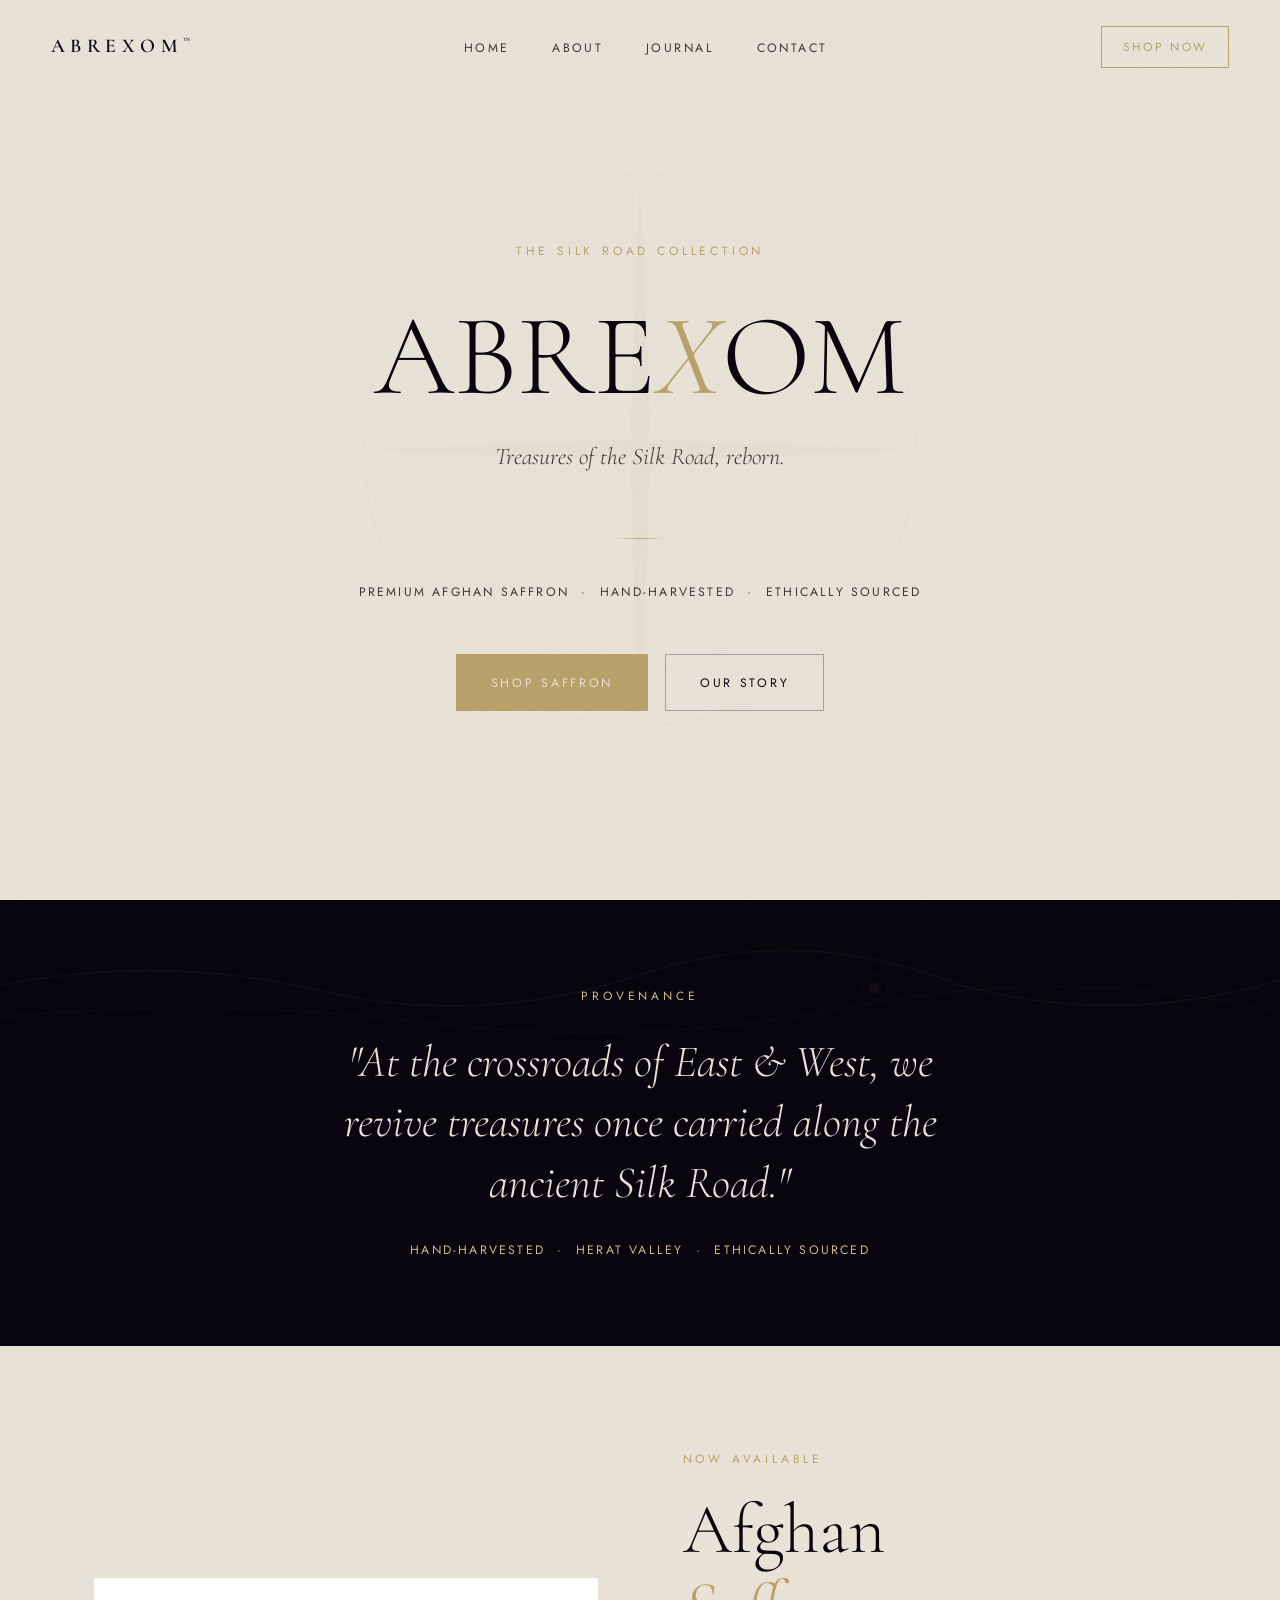
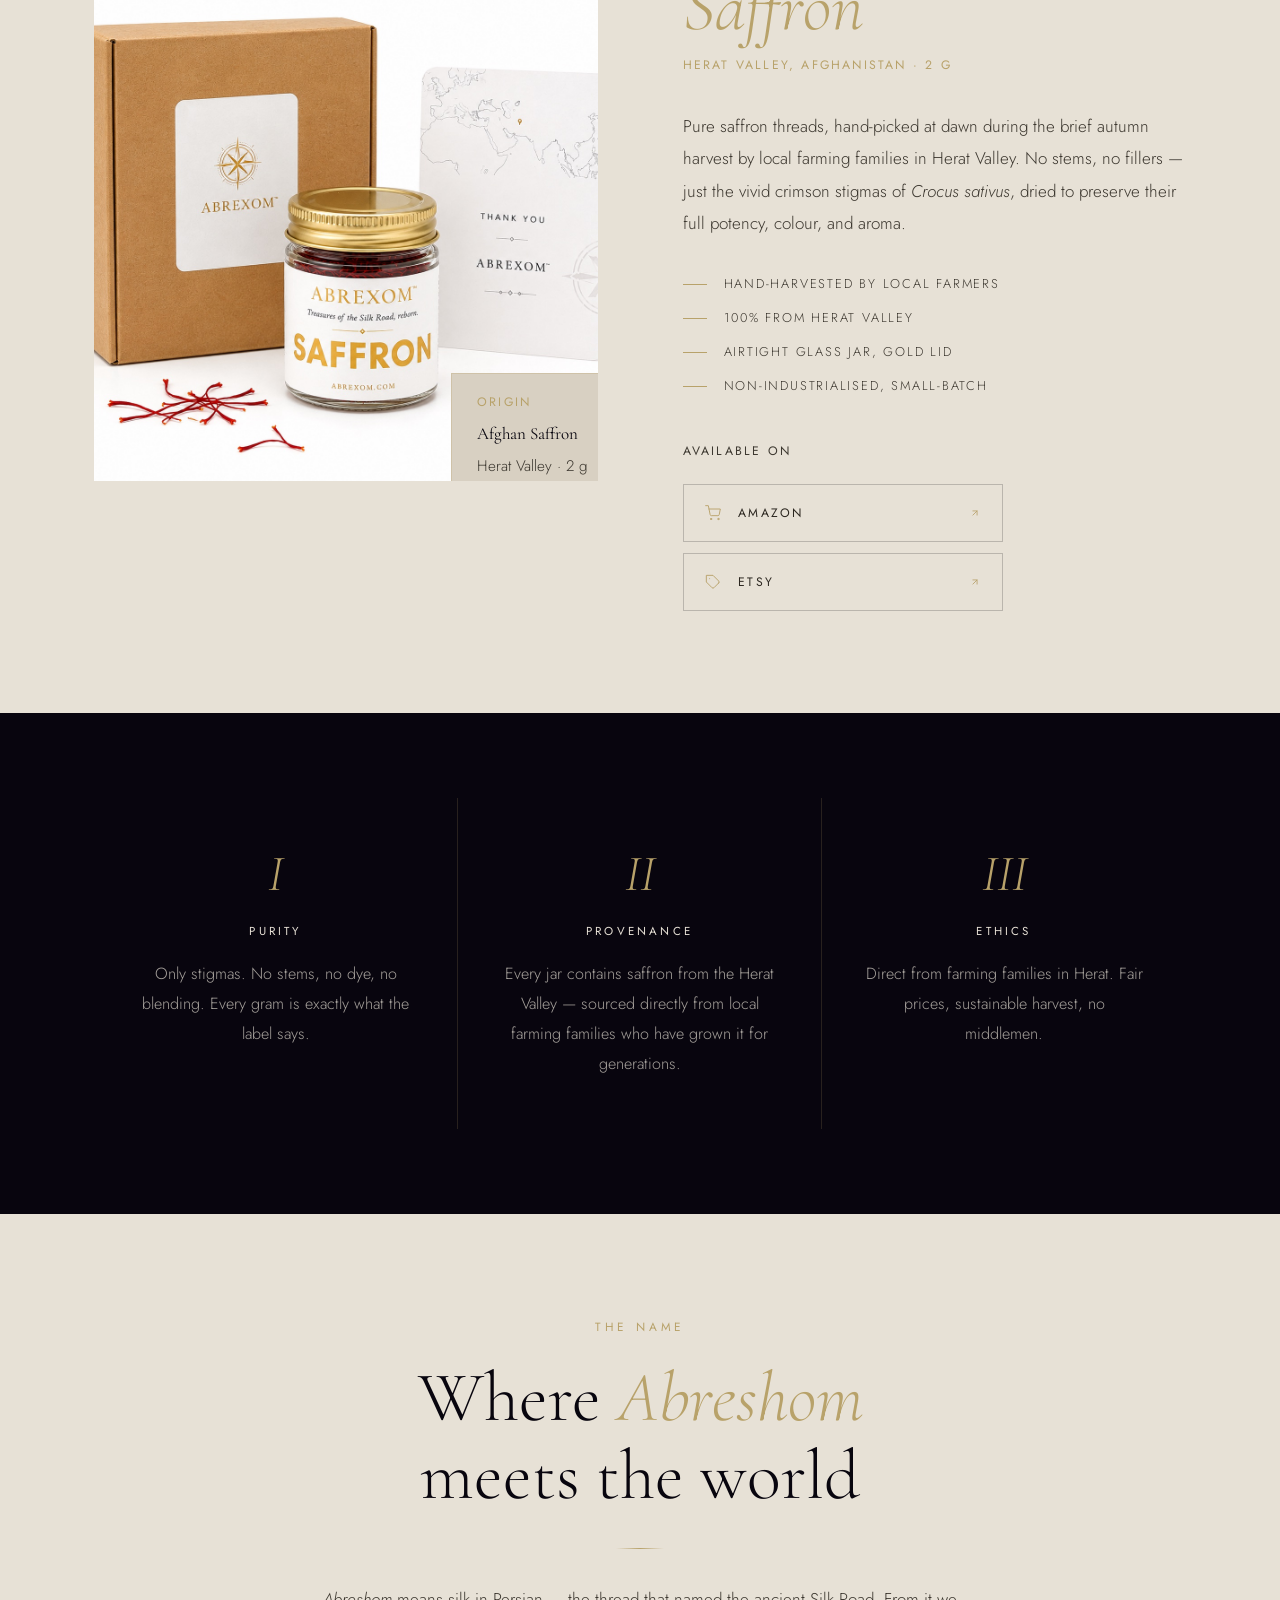
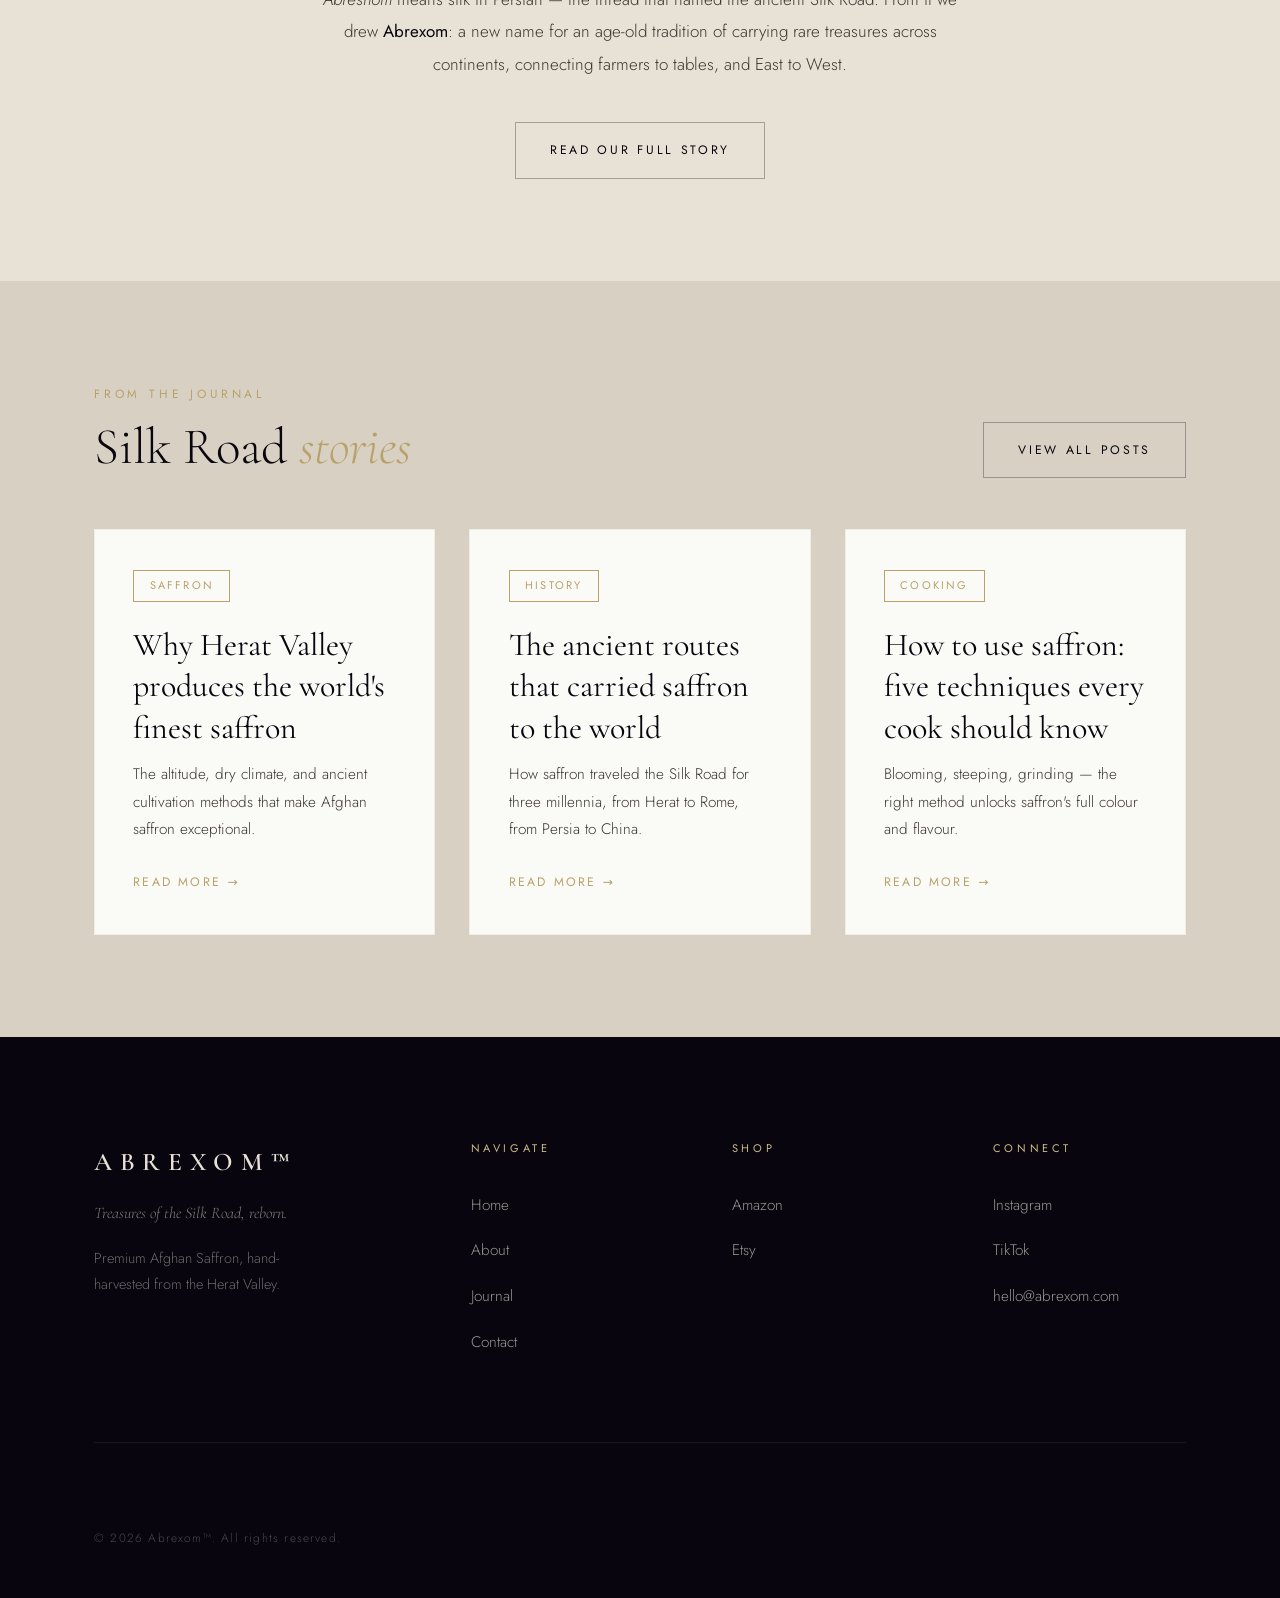
==== commit 66e19761: "Update index.html" ====
--- a/index.html
+++ b/index.html
@@ -294,7 +294,7 @@
       </div>
     </div>
     <div class="footer__bottom">
-      <p class="footer__legal">&copy; <span class="footer-year"></span> Abrexom™. All rights reserved. ABREXOM is a trademark of Abrexom.</p>
+      <p class="footer__legal">&copy; <span class="footer-year"></span> Abrexom™. All rights reserved.</p>
     </div>
   </div>
 </footer>
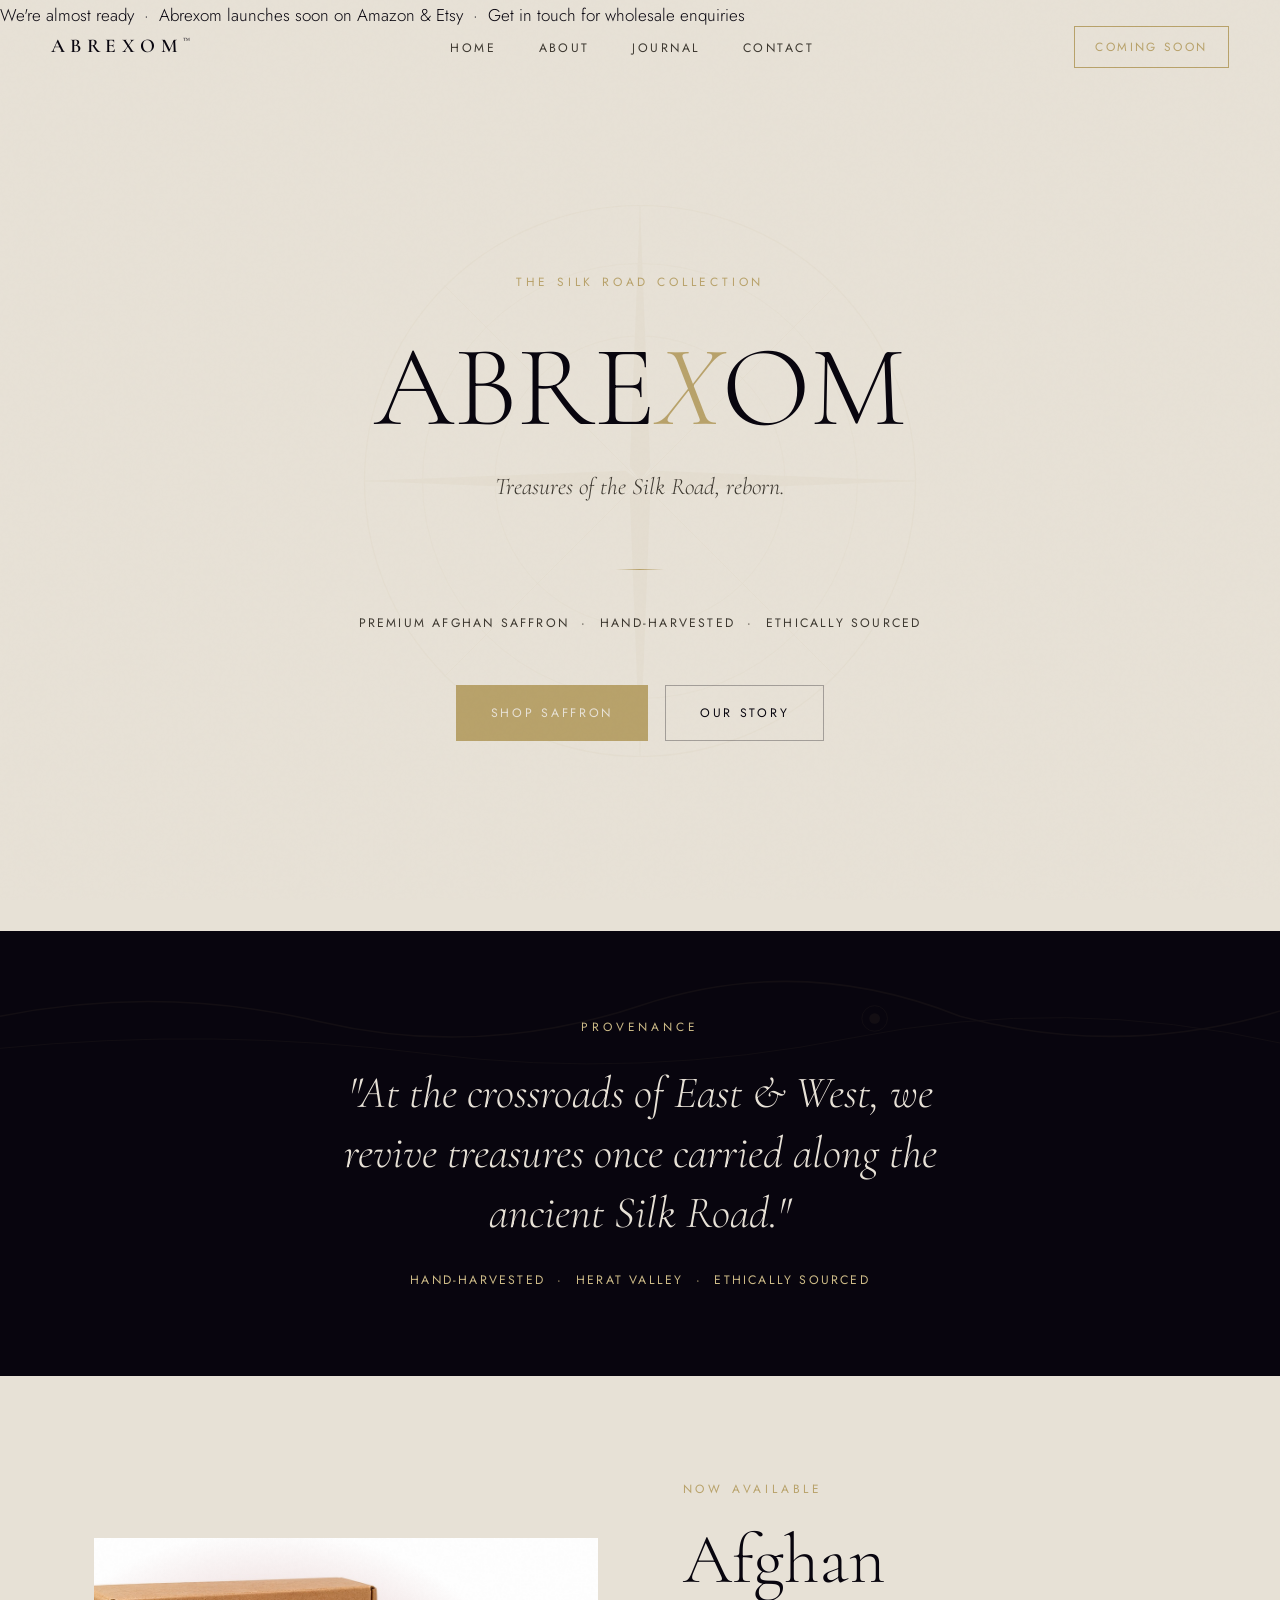
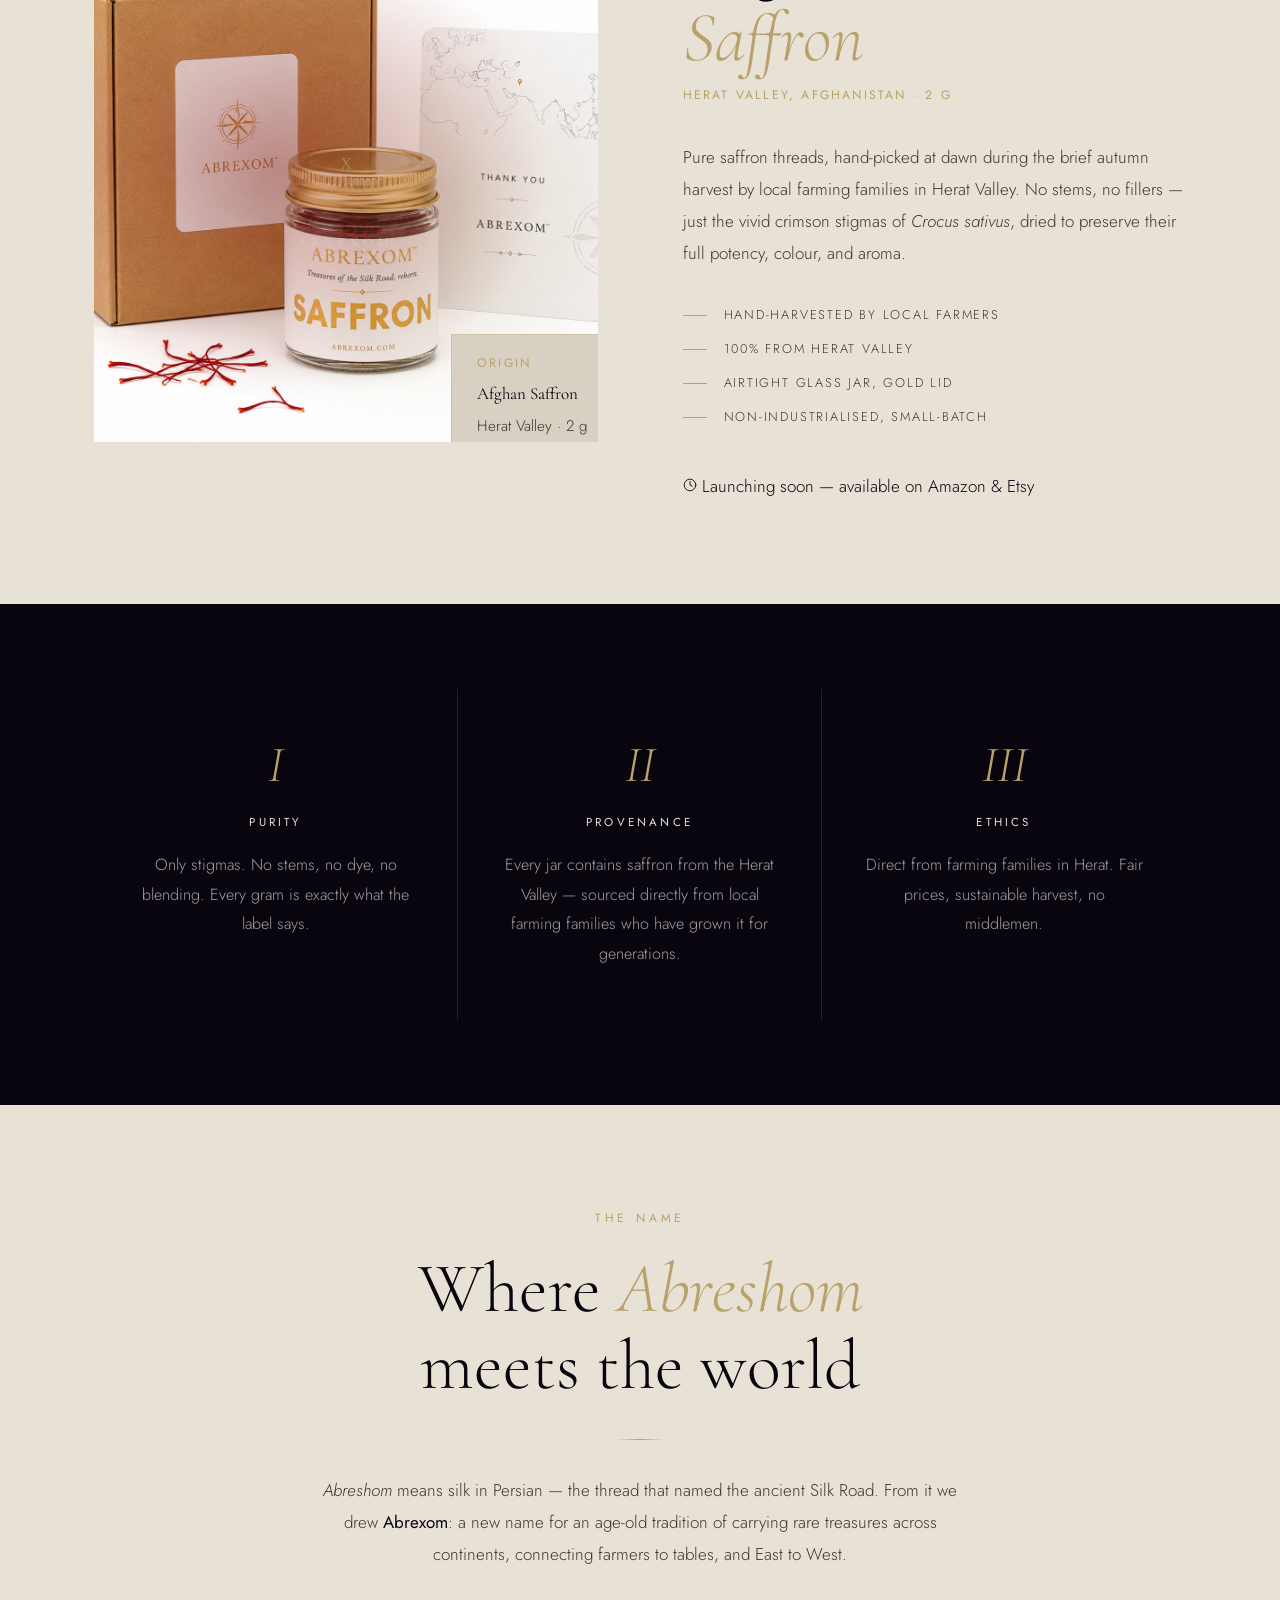
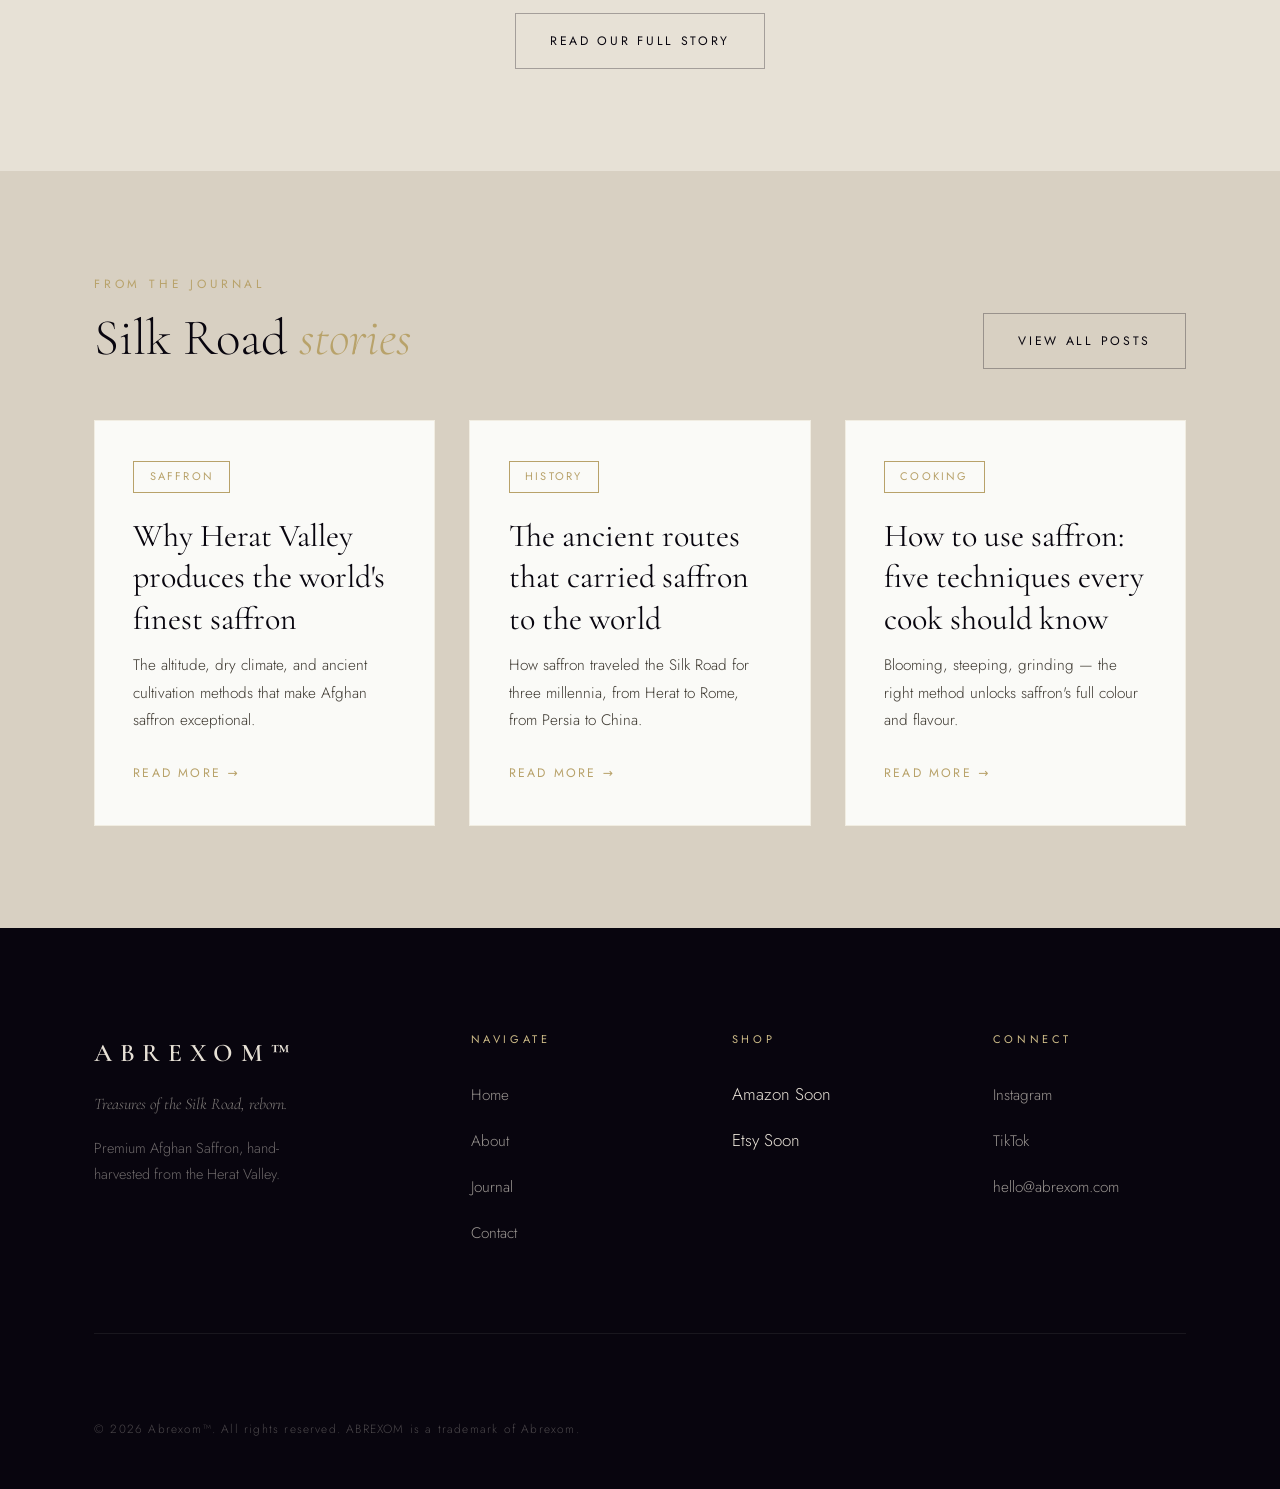
==== commit 79559b01: "Add files via upload" ====
--- a/index.html
+++ b/index.html
@@ -26,9 +26,18 @@
   </script>
   <link rel="icon" href="/assets/images/favicon.ico" />
   <link rel="apple-touch-icon" href="/assets/images/apple-touch-icon.png" />
-  <link rel="stylesheet" href="/css/global.css?v=8" />
+  <link rel="stylesheet" href="/css/global.css?v=11" />
 </head>
 <body>
+
+<!-- ══ ANNOUNCEMENT BANNER ══════════════════════════════════ -->
+<div class="announcement-bar">
+  <div class="announcement-bar__inner">
+    <span class="announcement-bar__dot" aria-hidden="true"></span>
+    <p>We're almost ready &nbsp;·&nbsp; Abrexom launches soon on Amazon &amp; Etsy &nbsp;·&nbsp; <a href="/pages/contact.html">Get in touch</a> for wholesale enquiries</p>
+    <span class="announcement-bar__dot" aria-hidden="true"></span>
+  </div>
+</div>
 
 <!-- ══ NAV ══════════════════════════════════════════════════ -->
 <nav class="nav" id="nav">
@@ -39,7 +48,7 @@
     <li><a href="/pages/blog.html">Journal</a></li>
     <li><a href="/pages/contact.html">Contact</a></li>
   </ul>
-  <a href="#shop" class="nav__shop">Shop Now</a>
+  <a href="#shop" class="nav__shop nav__shop--disabled" aria-disabled="true">Coming Soon</a>
   <button class="nav__toggle" id="navToggle" aria-label="Open menu">
     <span></span><span></span><span></span>
   </button>
@@ -51,7 +60,7 @@
   <a href="/pages/about.html">About</a>
   <a href="/pages/blog.html">Journal</a>
   <a href="/pages/contact.html">Contact</a>
-  <a href="#shop" style="color:var(--gold)">Shop Now</a>
+  <a href="#" style="color:var(--ink-soft);cursor:default;pointer-events:none;">Coming Soon</a>
 </div>
 
 <!-- ══ HERO ═════════════════════════════════════════════════ -->
@@ -133,7 +142,6 @@
           onerror="this.style.display='none';this.nextElementSibling.style.display='flex';"
         />
         <!-- Fallback shown only if image file is missing -->
-        <!--
         <div class="product-img-fallback">
           <svg width="80" height="80" viewBox="0 0 400 400" fill="none" aria-hidden="true">
             <circle cx="200" cy="200" r="180" stroke="#B8A26A" stroke-width="1" opacity="0.4"/>
@@ -144,7 +152,6 @@
           </svg>
           <p style="font-family:var(--ff-serif);font-size:0.75rem;letter-spacing:0.4em;text-transform:uppercase;color:var(--stone);opacity:0.5;margin-top:1.5rem;">Abrexom</p>
         </div>
-        -->
         <!-- Origin tag -->
         <div class="product-tag">
           <p class="t-caption" style="color:var(--gold);margin-bottom:0.3rem;">Origin</p>
@@ -168,18 +175,9 @@
         </ul>
 
         <!-- Shop buttons -->
-        <p class="t-caption" style="margin-bottom:1.25rem;">Available on</p>
-        <div class="shop-btns">
-          <a href="https://www.amazon.com/s?k=abrexom+saffron" target="_blank" rel="noopener noreferrer" class="shop-btn">
-            <svg width="16" height="16" viewBox="0 0 24 24" fill="none" stroke="currentColor" stroke-width="1.4" stroke-linecap="round" stroke-linejoin="round" aria-hidden="true"><circle cx="9" cy="21" r="1"/><circle cx="20" cy="21" r="1"/><path d="M1 1h4l2.68 13.39a2 2 0 001.98 1.61h9.72a2 2 0 001.98-1.61L23 6H6"/></svg>
-            <span>Amazon</span>
-            <svg width="10" height="10" viewBox="0 0 24 24" fill="none" stroke="currentColor" stroke-width="2" stroke-linecap="round" stroke-linejoin="round" aria-hidden="true"><path d="M7 17L17 7M7 7h10v10"/></svg>
-          </a>
-          <a href="https://www.etsy.com/shop/abrexom" target="_blank" rel="noopener noreferrer" class="shop-btn">
-            <svg width="16" height="16" viewBox="0 0 24 24" fill="none" stroke="currentColor" stroke-width="1.4" stroke-linecap="round" stroke-linejoin="round" aria-hidden="true"><path d="M20.59 13.41l-7.17 7.17a2 2 0 01-2.83 0L2 12V2h10l8.59 8.59a2 2 0 010 2.82z"/><line x1="7" y1="7" x2="7.01" y2="7"/></svg>
-            <span>Etsy</span>
-            <svg width="10" height="10" viewBox="0 0 24 24" fill="none" stroke="currentColor" stroke-width="2" stroke-linecap="round" stroke-linejoin="round" aria-hidden="true"><path d="M7 17L17 7M7 7h10v10"/></svg>
-          </a>
+        <div class="coming-soon-banner">
+          <svg width="14" height="14" viewBox="0 0 24 24" fill="none" stroke="currentColor" stroke-width="1.5" stroke-linecap="round" stroke-linejoin="round" aria-hidden="true"><circle cx="12" cy="12" r="10"/><polyline points="12 6 12 12 16 14"/></svg>
+          <span>Launching soon — available on Amazon &amp; Etsy</span>
         </div>
       </div>
     </div>
@@ -280,8 +278,8 @@
       <div>
         <p class="footer__col-title">Shop</p>
         <ul class="footer__col-links">
-          <li><a href="https://www.amazon.com/s?k=abrexom+saffron" target="_blank" rel="noopener noreferrer">Amazon</a></li>
-          <li><a href="https://www.etsy.com/shop/abrexom" target="_blank" rel="noopener noreferrer">Etsy</a></li>
+          <li><span class="footer-link-disabled">Amazon <span class="footer-soon-tag">Soon</span></span></li>
+          <li><span class="footer-link-disabled">Etsy <span class="footer-soon-tag">Soon</span></span></li>
         </ul>
       </div>
       <div>
@@ -294,7 +292,7 @@
       </div>
     </div>
     <div class="footer__bottom">
-      <p class="footer__legal">&copy; <span class="footer-year"></span> Abrexom™. All rights reserved.</p>
+      <p class="footer__legal">&copy; <span class="footer-year"></span> Abrexom™. All rights reserved. ABREXOM is a trademark of Abrexom.</p>
     </div>
   </div>
 </footer>
--- a/css/global.css
+++ b/css/global.css
@@ -421,19 +421,26 @@
 .platform-link__arrow { opacity:0.35; transition:opacity 0.2s; color:var(--gold); }
 .platform-link:hover .platform-link__arrow { opacity:1; }
 
-/* ── Blog cards ─────────────────────────────────────────────── */
+/* ── Blog grid & cards ──────────────────────────────────────── */
+.blog-grid { display:grid; grid-template-columns:repeat(3,1fr); gap:2rem; }
 .blog-card { background:var(--white); border:0.5px solid rgba(184,162,106,0.15); display:flex; flex-direction:column; transition:border-color 0.3s, transform 0.3s; }
 .blog-card:hover { border-color:rgba(184,162,106,0.45); transform:translateY(-4px); }
-.blog-card__img { aspect-ratio:16/9; background:var(--ink); overflow:hidden; position:relative; }
-.blog-card__img-inner { position:absolute; inset:0; display:flex; align-items:center; justify-content:center; }
+.blog-card__img { aspect-ratio:16/9; overflow:hidden; position:relative; background:var(--ink); }
+.blog-card__img img { position:absolute; inset:0; width:100%; height:100%; object-fit:cover; object-position:center; display:block; }
+.blog-card__img-fallback { position:absolute; inset:0; display:flex; align-items:center; justify-content:center; }
 .blog-card__body { padding:2rem; flex:1; display:flex; flex-direction:column; }
-.blog-card__meta { display:flex; gap:1rem; margin-bottom:1rem; align-items:center; flex-wrap:wrap; }
-.blog-card__title { font-family:var(--ff-serif); font-size:clamp(1.3rem,2.5vw,1.7rem); font-weight:300; line-height:1.25; color:var(--ink); margin-bottom:0.875rem; }
-.blog-card__excerpt { font-size:0.88rem; color:var(--ink-soft); line-height:1.8; margin-bottom:1.5rem; flex:1; }
-.blog-card__read { font-size:0.68rem; letter-spacing:0.18em; text-transform:uppercase; color:var(--gold); }
+.blog-card__meta { display:flex; gap:1rem; margin-bottom:1.25rem; align-items:center; flex-wrap:wrap; }
+.blog-card__title { font-family:var(--ff-serif); font-size:clamp(1.2rem,2vw,1.6rem); font-weight:300; line-height:1.25; color:var(--ink); margin-bottom:0.875rem; }
+.blog-card__excerpt { font-size:0.9rem; color:var(--ink-soft); line-height:1.85; margin-bottom:1.5rem; flex:1; }
+.blog-card__read { font-size:0.68rem; letter-spacing:0.18em; text-transform:uppercase; color:var(--gold); transition:color 0.2s; }
+.blog-card__read:hover { color:var(--ink); }
 .post-full { max-width:720px; margin:0 auto; padding:5rem 2rem; }
 .post-full__body p { font-size:1rem; color:var(--ink-soft); line-height:1.9; margin-bottom:1.5rem; }
-.post-full__body h3 { font-family:var(--ff-serif); font-size:1.6rem; font-weight:300; color:var(--ink); margin:2.5rem 0 1rem; }
+.post-full__body h3 { font-family:var(--ff-serif); font-size:1.7rem; font-weight:300; color:var(--ink); margin:2.5rem 0 1rem; }
+.post-full__body em { font-style:italic; }
+.post-full__body strong { color:var(--ink); font-weight:400; }
+.post-divider { height:0.5px; background:rgba(184,162,106,0.15); max-width:720px; margin:0 auto; }
+
 
 /* ── Page header ─────────────────────────────────────────────── */
 .page-header { padding:13rem 0 6rem; position:relative; overflow:hidden; text-align:center; }
@@ -542,6 +549,7 @@
   .grid-2 { grid-template-columns:1fr; gap:2.5rem; }
   .product-grid { grid-template-columns:1fr; gap:0; }
   .grid-3 { grid-template-columns:1fr; gap:1.75rem; }
+  .blog-grid { grid-template-columns:1fr; }
 
   /* Product visual — square on mobile */
   .product-visual { aspect-ratio:4/3; }
